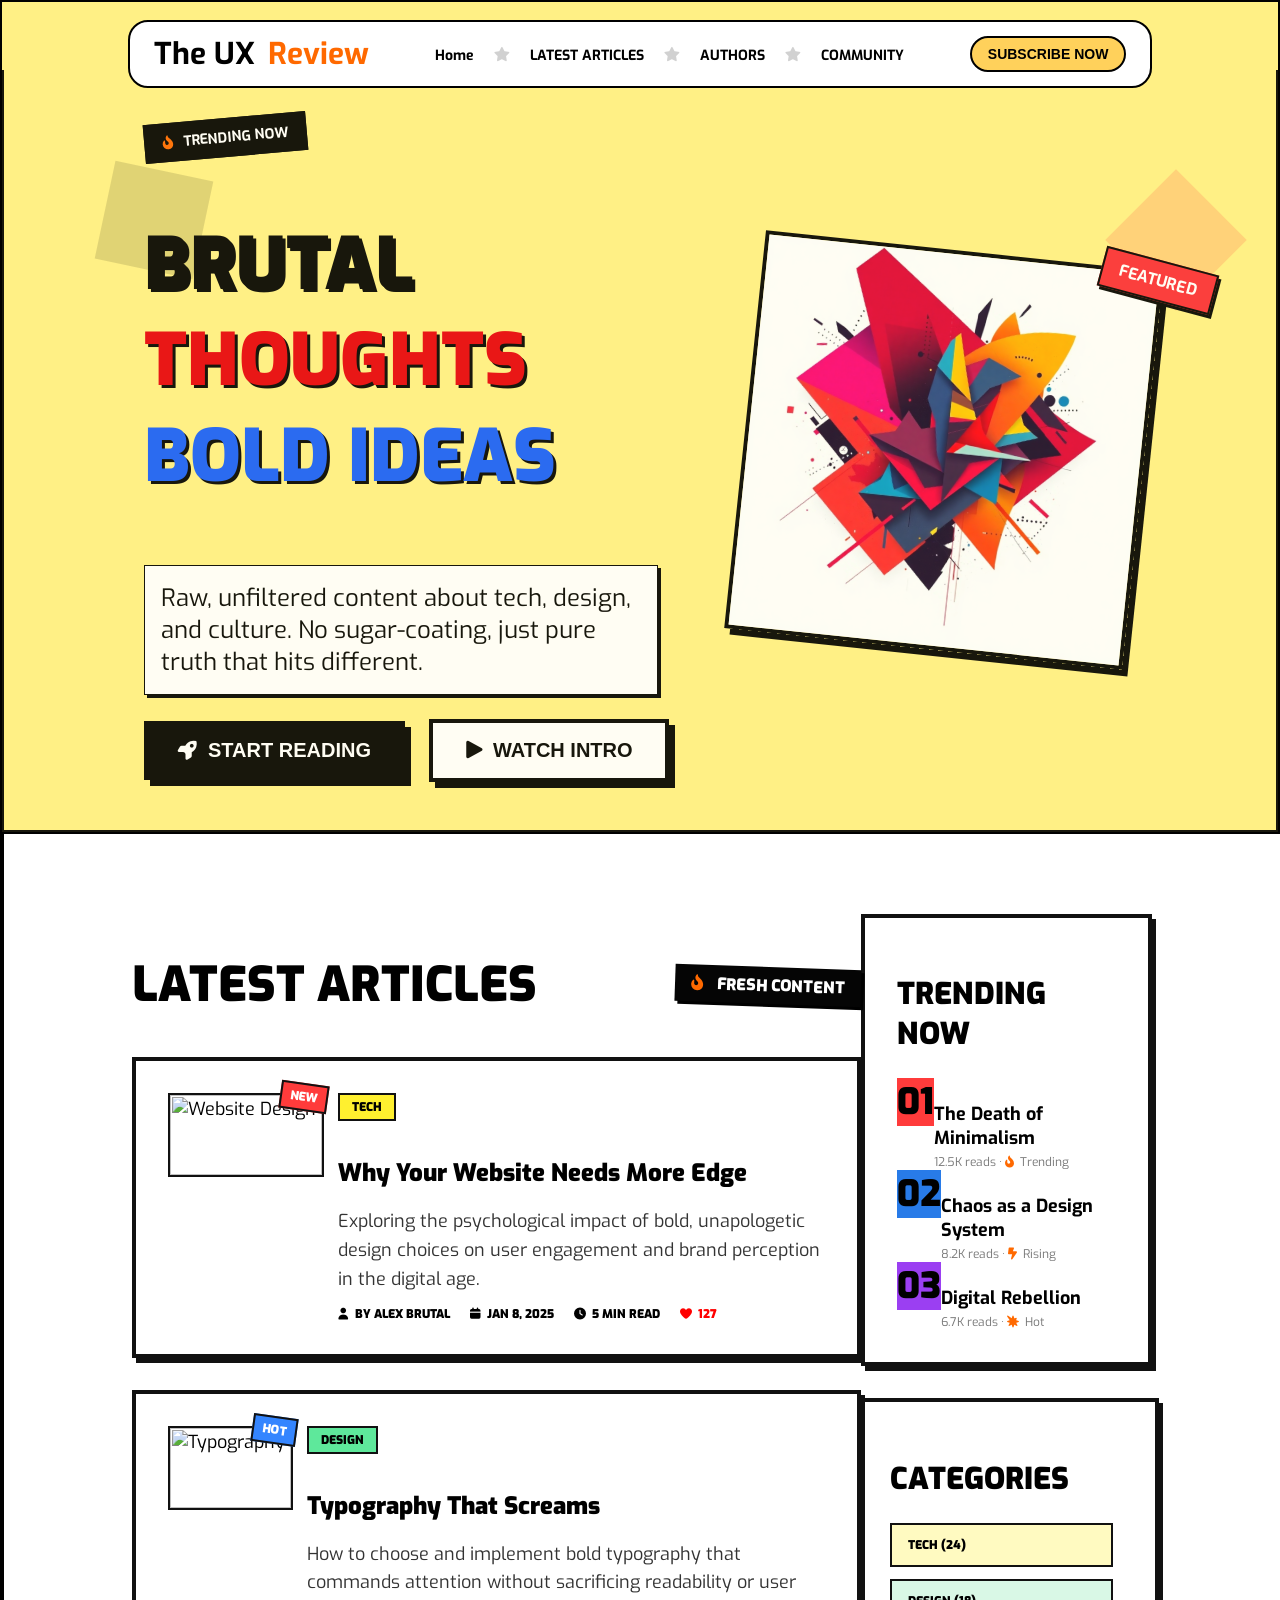
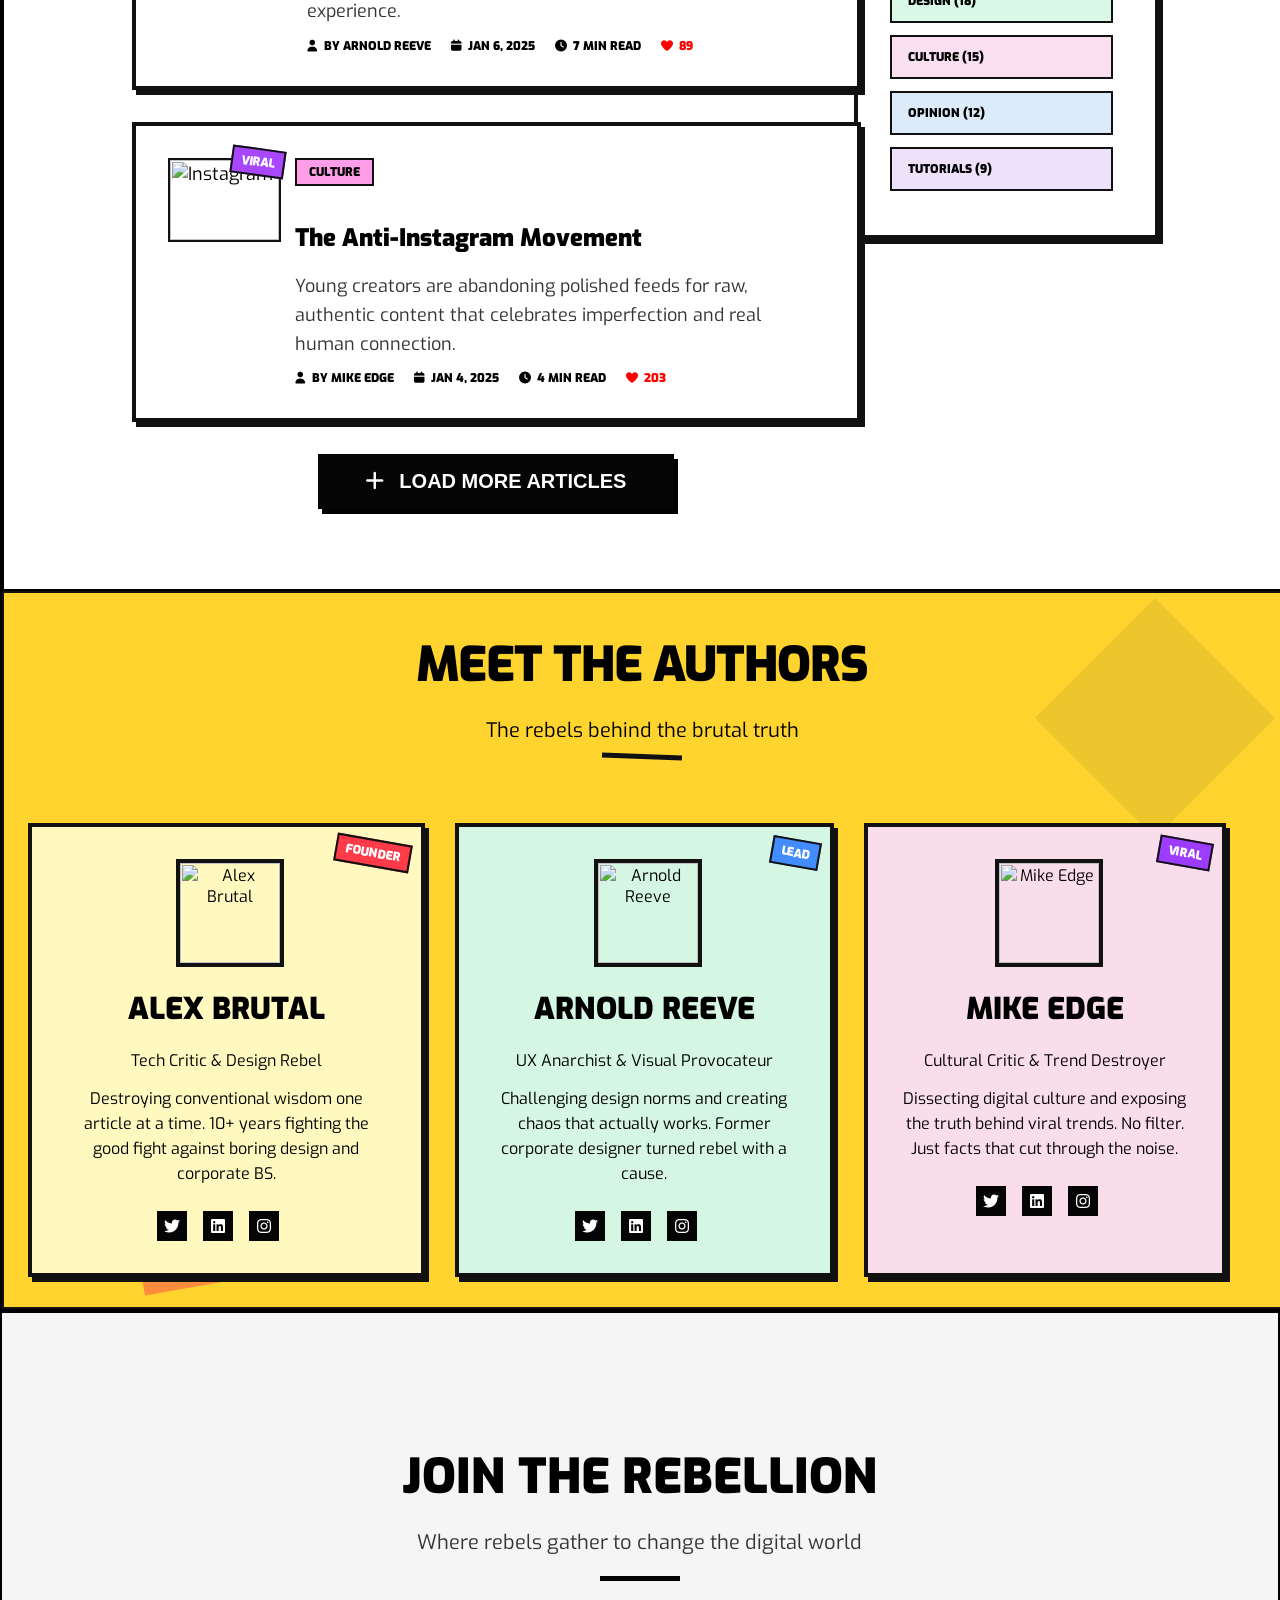
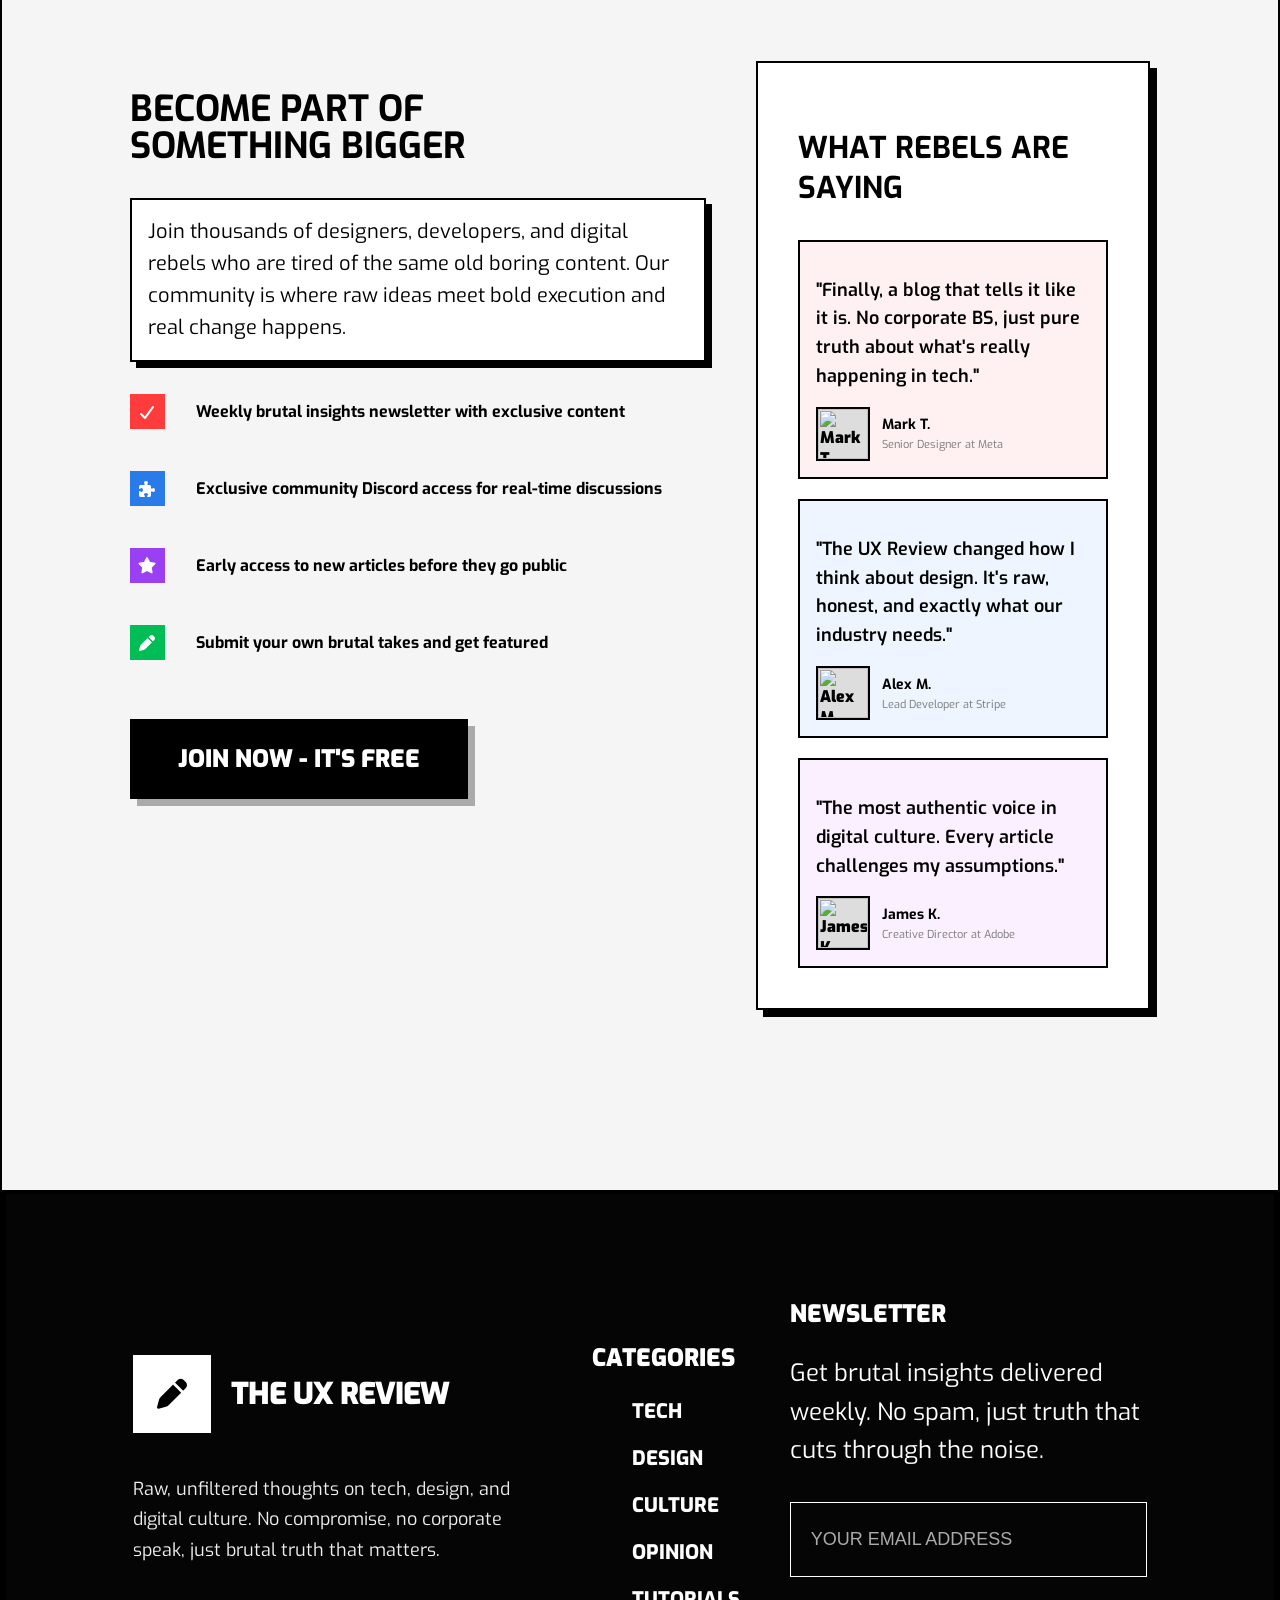
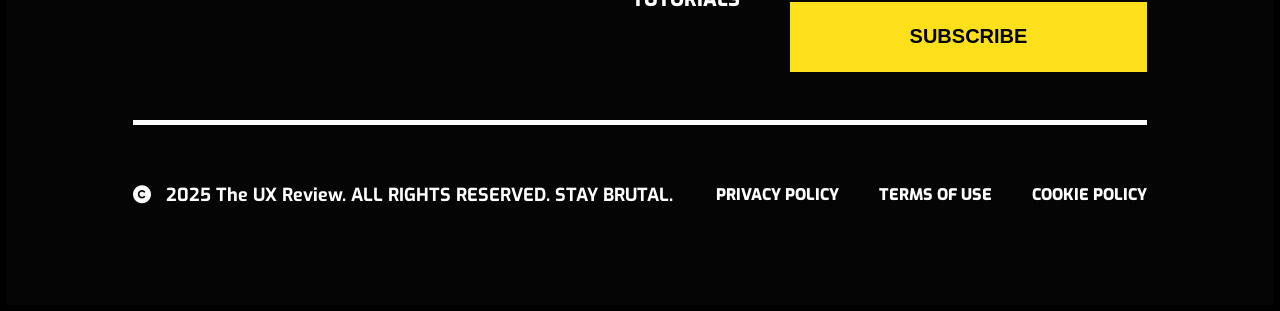
==== index.html @ 5f1dafa4 "The final Update  File" ====
<html>
    <head>
        <title>The UX Review</title>
        <link rel="stylesheet" href="./CSS/all.min.css" />
        <link rel="stylesheet" href="./CSS/Main.CSS" />
        <link rel="preconnect" href="https://fonts.googleapis.com">
        <link rel="preconnect" href="https://fonts.gstatic.com" crossorigin>
        <link 
        href="https://fonts.googleapis.com/css2?family=Exo:ital,wght@0,100..900;1,100..900&family=Open+Sans:ital,wght@0,300..800;1,300..800&display=swap"
            rel="stylesheet">
    </head>
    <body>
        <div class="Navbar">
            <div class="Nav-Content">
                <h1 >The UX <span>Review</span></h1>
                <div class="Headers">
                    <ul>
                    <li><a href="#">Home</a></li>
                    <li>
                        <a href="#LATEST-ARTICLES">LATEST ARTICLES</a>
                    </li>
                    <li><a href="#AUTHORS">AUTHORS</a>
                    </li>
                    <li>
                        <a href="#COMMUNITY">COMMUNITY</a>
                    </li>
                </ul>
            </div>
            <button type="button">SUBSCRIBE NOW</button>
            </div>
            </div>
        <div class="Hero">
            
        <span class="background-box-1"></span>
        <span class="background-box-2"></span>

        <div class="Hero-Content">
            <div class="Hero-Text">
                <span class="Hero-Text-Span">TRENDING NOW</span>
                <h2>BRUTAL 
                    <span class="Hero-Span">THOUGHTS</span> 
                    <span class="Hero-Span">BOLD IDEAS</span></h2>
                <p>
                Raw, unfiltered content about tech, design, and culture.
                No sugar-coating, just pure truth that 
                hits different.</p>
                <button class="Hero-Button Reading" type="button">START READING</button>
                <button class="Hero-Button Watch" type="button">WATCH INTRO</button>
            </div>
            <div class="Hero-img">
                <span class="Hero-img-Span">FEATURED</span>
                <img src="./Images/hero-img.png" alt="Main Image" />
            </div>
        </div>
    </div>
    <div id="LATEST-ARTICLES" class="articles-section">
        <div class="articles-container">
            <div class="articles-main">
                <div class="section-heading">
                    <h2>LATEST ARTICLES</h2>
                    <span class="fresh-badge">
                    FRESH CONTENT
                    </span>
                </div>
                    <article class="article-card">
                    <div class="article-image">
                        <img src="images/user-engagement-2.jpg" alt="Website Design">
                        <span class="article-label new">
                            NEW
                        </span>
                    </div>
                    <div class="article-content">
                        <div class="article-tags">
                            <span class="tag tech">TECH</span>
                        </div>
                        <h3>Why Your Website Needs More Edge</h3>
                        <p>
                            Exploring the psychological impact of bold,
                            unapologetic design choices on user engagement
                            and brand perception in the digital age.
                        </p>
                        <div class="article-info">
                            <span>BY ALEX BRUTAL</span>
                            <span>JAN 8, 2025</span>
                            <span>5 MIN READ</span>
                            <span class="likes">127</span>
                        </div>
                    </div>
                </article>
                <article class="article-card">
                    <div class="article-image">
                        <img src="images/guide-to-typography.avif" alt="Typography">
                        <span class="article-label hot">
                            HOT
                        </span>
                    </div>
                    <div class="article-content">
                        <div class="article-tags">
                            <span class="tag design">DESIGN</span>
                        </div>
                        <h3>Typography That Screams</h3>
                        <p>
                            How to choose and implement bold typography
                            that commands attention without sacrificing
                            readability or user experience.
                        </p>
                        <div class="article-info">
                            <span>BY ARNOLD REEVE</span>
                            <span>JAN 6, 2025</span>
                            <span>7 MIN READ</span>
                            <span class="likes">89</span>
                        </div>
                    </div>
                </article>
                <article class="article-card">
                    <div class="article-image">
                        <img src="images/anti-instagram.jpg" alt="Instagram">
                        <span class="article-label viral">
                            VIRAL
                        </span>
                    </div>
                    <div class="article-content">
                        <div class="article-tags">
                            <span class="tag culture">CULTURE</span>
                        </div>
                        <h3>The Anti-Instagram Movement</h3>
                        <p>
                            Young creators are abandoning polished feeds
                            for raw, authentic content that celebrates
                            imperfection and real human connection.
                        </p>
                        <div class="article-info">
                            <span>BY MIKE EDGE</span>
                            <span>JAN 4, 2025</span>
                            <span>4 MIN READ</span>
                            <span class="likes">203</span>
                        </div>
                    </div>
                </article>
                <button class="load-more">
                    LOAD MORE ARTICLES
                </button>
            </div>
            <aside class="articles-sidebar">
                    <div class="sidebar-box">
                    <h2>TRENDING NOW</h2>
                    <div class="trending-item">
                        <strong class="number red">01</strong>
                        <div>
                            <h4>The Death of Minimalism</h4>
                            <span>12.5K reads · <span class="trending">Trending</span></span>
                        </div>
                    </div>
                    <div class="trending-item">
                        <strong class="number blue">02</strong>
                        <div>
                            <h4>Chaos as a Design System</h4>
                            <span>8.2K reads · <span>Rising</span></span>
                        </div>
                    </div>
                    <div class="trending-item">
                        <strong class="number purple">03</strong>
                        <div>
                            <h4>Digital Rebellion</h4>
                            <span>6.7K reads · <span>Hot</span></span>
                        </div>
                    </div>
                </div>
                <div class="sidebar-box categories-box">
                    <h2>CATEGORIES</h2>
                    <div class="category tech-category">
                        TECH <span>(24)</span>
                    </div>
                    <div class="category design-category">
                        DESIGN <span>(18)</span>
                    </div>
                    <div class="category culture-category">
                        CULTURE <span>(15)</span>
                    </div>
                    <div class="category opinion-category">
                        OPINION <span>(12)</span>
                    </div>
                    <div class="category tutorials-category">
                        TUTORIALS <span>(9)</span>
                    </div>
                </div>
            </aside>
        </div>
    </div>
<div id="AUTHORS" class="authors-section">
    <div class="yellow-shape shape-one"></div>
    <div class="yellow-shape shape-two"></div>
    <div class="authors-container">
        <div class="authors-heading">
            <h2>MEET THE AUTHORS</h2>
            <p>
                The rebels behind the brutal truth
            </p>
            <span class="heading-line"></span>
        </div>
        <div class="authors-grid">
            <div class="author-card author-yellow">
                <span class="author-role founder">
                    FOUNDER
                </span>
                <div class="author-image">
                    <img src="images/avatar-1.jpg" alt="Alex Brutal">
                </div>
                <h3>ALEX BRUTAL</h3>
                <h4>
                    Tech Critic & Design Rebel
                </h4>
                <p>
                    Destroying conventional wisdom one
                    article at a time. 10+ years fighting
                    the good fight against boring design
                    and corporate BS.
                </p>
                <div class="social-links">
                    <a href="#https://twitter.com"><i class="fa-brands fa-twitter"></i></a>
                    <a href="#https://linkedin.com"><i class="fa-brands fa-linkedin"></i></a>
                    <a href="#https://instagram.com"><i class="fa-brands fa-instagram"></i></a>
                </div>
            </div>
            <div class="author-card author-green">
                <span class="author-role lead">
                    LEAD
                </span>
                <div class="author-image">
                    <img src="images/avatar-2.jpg" alt="Arnold Reeve">
                </div>
                <h3>ARNOLD REEVE</h3>
                <h4>
                    UX Anarchist & Visual Provocateur
                </h4>
                <p>
                    Challenging design norms and creating
                    chaos that actually works. Former
                    corporate designer turned rebel with a
                    cause.
                </p>
                <div class="social-links">
                    <a href="#https://twitter.com"><i class="fa-brands fa-twitter"></i></a>
                    <a href="#https://linkedin.com"><i class="fa-brands fa-linkedin"></i></a>
                    <a href="#https://instagram.com"><i class="fa-brands fa-instagram"></i></a>
                </div>
            </div>
            <div class="author-card author-pink">
                <span class="author-role viral-role">
                    VIRAL
                </span>
                <div class="author-image">
                    <img src="images/avatar-3.jpg" alt="Mike Edge">
                </div>
                <h3>MIKE EDGE</h3>
                <h4>
                    Cultural Critic & Trend Destroyer
                </h4>
                <p>
                    Dissecting digital culture and exposing
                    the truth behind viral trends. No filter.
                    Just facts that cut through the noise.
                </p>
                <div class="social-links">
                    <a href="#https://twitter.com"><i class="fa-brands fa-twitter"></i></a>
                    <a href="#https://linkedin.com"><i class="fa-brands fa-linkedin"></i></a>
                    <a href="#https://instagram.com"><i class="fa-brands fa-instagram"></i></a>
                </div>
            </div>
        </div>
    </div>
</div>

<div id="COMMUNITY" class="community">
    <div class="community-container">
        <div class="community-header">
            <h1>Join The Rebellion</h1>
            <p>
                Where rebels gather to change the digital world
            </p>
            <div class="header-line"></div>
        </div>
        <div class="community-grid">
            <div class="join-content">
                <h2>
                    Become Part Of Something Bigger
                </h2>
                <div class="intro-box">
                    Join thousands of designers, developers, and digital
                    rebels who are tired of the same old boring content.
                    Our community is where raw ideas meet bold execution
                    and real change happens.
                </div>
                <div class="features">
                    <div class="feature">
                        <div class="feature-icon red"><i class="fa-solid fa-check"></i></div>
                        <span>
                            Weekly brutal insights newsletter with exclusive content
                        </span>
                    </div>
                    <div class="feature">
                        <div class="feature-icon blue"><i class="fa-solid fa-puzzle-piece"></i></div>
                        <span>
                            Exclusive community Discord access for real-time discussions
                        </span>
                    </div>
                    <div class="feature">
                        <div class="feature-icon purple"><i class="fa-solid fa-star"></i></div>
                        <span>
                            Early access to new articles before they go public
                        </span>
                    </div>
                    <div class="feature">
                        <div class="feature-icon green"><i class="fa-solid fa-pen"></i></div>
                        <span>
                            Submit your own brutal takes and get featured
                        </span>
                    </div>
                </div>
                <a href="#" class="join-button">
                    JOIN NOW - IT'S FREE
                </a>
            </div>
            <div class="testimonials">
                <h2>
                    What Rebels Are Saying
                </h2>
                <div class="testimonial">
                    <p class="quote">
                        "Finally, a blog that tells it like it is.
                        No corporate BS, just pure truth about what's
                        really happening in tech."
                    </p>
                    <div class="person">
                        <div class="avatar"><img src="images/avatar-4.avif" alt="Mark T."></div>
                        <div>
                            <strong>Mark T.</strong>
                            <span>Senior Designer at Meta</span>
                        </div>
                    </div>
                </div>
                <div class="testimonial">
                    <p class="quote">
                        "The UX Review changed how I think about design.
                        It's raw, honest, and exactly what our industry needs."
                    </p>
                    <div class="person">
                        <div class="avatar"><img src="images/avatar-5.jpg" alt="Alex M."></div>
                        <div>
                            <strong>Alex M.</strong>
                            <span>Lead Developer at Stripe</span>
                        </div>
                    </div>
                </div>
                <div class="testimonial">
                    <p class="quote">
                        "The most authentic voice in digital culture.
                        Every article challenges my assumptions."
                    </p>
                    <div class="person">
                        <div class="avatar"><img src="images/avatar-6.avif" alt="James K."></div>
                        <div>
                            <strong>James K.</strong>
                            <span>Creative Director at Adobe</span>
                        </div>
                    </div>
                </div>
            </div>
        </div>
    </div>
</div>

<footer class="footer">
    <div class="footer-container">
        <div class="footer-top">
            <div>
                <div class="brand">
                    <div class="logo">
                    <i class="fa-solid fa-pen"></i>
                    </div>
                    <h2>
                        THE UX REVIEW
                    </h2>
                </div>
                <p class="footer-description">
                    Raw, unfiltered thoughts on tech, design,
                    and digital culture. No compromise, no corporate speak,
                    just brutal truth that matters.
                </p>
            </div>
            <div>
                <h3 class="footer-title">
                    CATEGORIES
                </h3>

                <ul class="categories">
                    <li>
                        <a href="#">TECH</a>
                    </li>
                    <li>
                        <a href="#">DESIGN</a>
                    </li>
                    <li>
                        <a href="#">CULTURE</a>
                    </li>
                    <li>
                        <a href="#">OPINION</a>
                    </li>
                    <li>
                        <a href="#">TUTORIALS</a>
                    </li>
                </ul>
            </div>
            <div class="newsletter">
                <h3 class="footer-title">
                    NEWSLETTER
                </h3>
                <p class="newsletter-text">
                    Get brutal insights delivered weekly.
                    No spam, just truth that cuts through the noise.
                </p>
                <input type="email" placeholder="YOUR EMAIL ADDRESS">
                <button class="subscribe">
                    SUBSCRIBE
                </button>
            </div>
        </div>
        <div class="footer-bottom">
            <p class="copyright">
                2025 The UX Review.
                ALL RIGHTS RESERVED. STAY BRUTAL.
            </p>

            <div class="footer-links">
                <a href="#">PRIVACY POLICY</a>
                <a href="#">TERMS OF USE</a>
                <a href="#">COOKIE POLICY</a>
            </div>
        </div>
    </div>
</footer>

</body>
</html>
---- CSS/Main.CSS ----
body {
    border: 2px solid black;
    padding: 0;
    margin: 0;
    box-sizing: border-box;
    font-family: 'Exo', sans-serif;
    overflow-x: hidden;  
    background-color: #FFF085;   
}

::selection {
    background-color: yellow;
    color: black;
}

Img {
    width: 100%;
    display: block;
}

/* Hero Section && Navbar */
.Hero {
    position:relative;
    /* top: 70px; */
    padding: 16px;
    background-color: #FFF085;
    border: 2px solid black;
    border-top: 0px !important;
    opacity: 0.9;
}

.Navbar {
    border: 2px solid black;
    border-radius: 20px;
    width: 80%;
    margin: auto;
    background-color: white;
    position: sticky;
    top: 20px;
    z-index: 99999;
    opacity: 1;
}

.Nav-Content {
    display: flex;
    justify-content: space-between;
    align-items: center;
    padding: 12px 24px;
}

.Nav-Content h1 {
    font-size: 30px;
    font-weight: 700;
    Cursor: pointer;
    margin: 0;
}

.Nav-Content h1 span {
    padding-left: 5px;
    color: oklch(70.5% .213 47.604);

}

.Headers ul {
    display: flex;
    list-style-type: none;
    margin: 0;
    padding: 0;
}



.Headers a {
    text-decoration: none;
    color: black;
    font-size: 14px;
    font-weight: bold;
}

.Nav-Content button {
    background-color: #ffd15b;
    color: black;
    border: 2px solid black;
    padding: 8px 16px;
    border-radius: 30px;
    font-size: 14px;
    font-weight: 700;
    cursor: pointer;
    transition: 0.7s ease-in-out;
}

.Nav-Content button:hover {
    transform: translate(5px, 10px);

}


.Headers li:nth-child(2) ::before,
.Headers li:nth-child(3) ::before,
.Headers li:nth-child(4) ::before {
    content: "\f005";
    font-family: "Font Awesome 7 Free";
    font-weight: 900;
    display: inline-block;
    color: rgba(0, 0, 0, 0.18);
    padding-left: 20px;
    padding-right: 20px;
}

.Headers a:hover {
    color: oklch(70.5% .213 47.604);
}

.Hero-Content {
    display: flex;
    width: 80%;
    margin: auto;
    padding: 32px;
    justify-content: flex-end;
    align-items: center;
}

.Hero-Text .Hero-Text-Span {
    color: white;
    background-color: black;
    padding: 8px 16px;
    border: 2px solid black;
    font-size: 14px;
    font-weight: 700;
    display: inline-block;
    transform: rotate(-5deg);
}


.Hero-Text .Hero-Text-Span::before {
    content: "\f7e4";
    font-family: "Font Awesome 7 Free";
    font-weight: 900;
    display: inline-block;
    padding-right: 10px;
    color: oklch(70.5% .213 47.604);

}

.Hero-Text h2 {
    font-size: 72px;
    font-weight: 900;
    text-shadow: 3px 3px black;
    width: 80%;
}

.Hero-Text .Hero-Span:nth-child(1) {
    color: oklch(57.7% .245 27.325);
}

.Hero-Text .Hero-Span:nth-child(2) {
    color: oklch(54.6% .245 262.881);
}

.Hero-Text p {
    font-size: 24px;
    background-color: white;
    font-weight: 400;
    padding: 16px;
    border: 1.6px solid black;
    box-shadow: 3px 3px black;
    width: 80%;
}

.Hero-Text button {
    background-color: white;
    color: black;
    border: 4px solid black;
    padding: 16px 32px;
    font-size: 20px;
    font-weight: 700;
    cursor: pointer;
    box-shadow: 6px 6px black;
    transition: 0.3s ease-in-out;
    transform: translate(0px, 0px);
}

.Hero-Text button:hover {
    transform: translate(10px, 10px);
    box-shadow: 0px 0px black;
}

.Hero-Text .Reading::before {
    content: "\f135";
    font-family: "Font Awesome 7 Free";
    font-weight: 900;
    display: inline-block;
    padding-right: 10px;
    color: white;
}

.Hero-Text .Reading {
    background-color: black;
    color: white;
    border: 2px solid black;
    margin-right: 20px;
}

.Hero-Text .Watch::before {
    content: "\f04b";
    font-family: "Font Awesome 7 Free";
    font-weight: 900;
    display: inline-block;
    padding-right: 10px;
    color: black;
}

.Hero-Img {
    width: 80%;
    position: relative;
}

.Hero-Content .Hero-Img-Span {
    position: absolute;
    top: 10px;
    right: -80px;
    padding: 8px 16px;
    border: 2px solid black;
    font-size: 16px;
    font-weight: 700;
    color: white;
    background-color: #fb2c36;
    transform: rotate(15deg);
    z-index: 1;
    box-shadow: 3px 3px black;
}

.Hero-Img img {
    border: 4px solid black;
    transform: rotate(6deg);
    box-shadow: 6px 6px black;
    transition: 0.3s ease-in-out;
    display: block;
}

.Hero-Img img:hover {
    transform: translate(-25px, -25px) rotate(6deg);
}

.background-box-1 {
    position: absolute;
    top: 100px;
    left: 100px;
    width: 100px;
    height: 100px;
    background-color: rgba(0, 0, 0, 0.132);
    transform: rotate(12deg);
    z-index: -1;
}

.background-box-2 {
    position: absolute;
    top: 120px;
    right: 50px;
    width: 100px;
    height: 100px;
    background-color: #fb2c362b;
    transform: rotate(45deg);
    z-index: 1;
}

/* Articles */

.articles-section {
    width: 100%;
    padding: 80px 0px;
    background-color: white;
    border: 2px solid black;
}

.articles-container {
    position: relative;
    width: 80%;
    margin: auto;
    display: flex;
    justify-content: space-between;
}

.section-heading {
    display: flex;
    justify-content: space-between;
    align-items: center;
}

.section-heading h2 {
    font-size: 48px;
    font-weight: 900;
}

.fresh-badge {
    background: #050505;
    color: white;
    padding: 8px 16px;
    font-size: 16px;
    font-weight: 900;
    transform: rotate(2deg);
    box-shadow: 3px 3px 0 #000;
}

.fresh-badge::before {
    content: "\f7e4";
    font-family: "Font Awesome 7 Free";
    font-weight: 900;
    display: inline-block;
    padding-right: 10px;
    color: oklch(70.5% .213 47.604);
}

.article-card {
    position: relative;
    background: white;
    border: 4px solid #111;
    box-shadow: 4px 5px 0 #111;
    padding: 32px;
    margin-bottom: 32px;
    font-size: 18px;
    display: flex;
    gap: 18px;
    transition:
        transform 0.25s ease,
        box-shadow 0.25s ease;
}

.article-card:hover {
    transform: translate(-3px, -3px);
    box-shadow: 7px 8px 0 #111;
}

.article-card:nth-child(2):hover h3 {
    color: #ff3b3b;
}

.article-card:nth-child(3):hover h3 {
    color: #3485ff;
}

.article-card:nth-child(4):hover h3 {
    color: #a847ff;
}

.article-image {
    position: relative;
    height: 80px;
}

.article-image img {
    width: 100%;
    height: 100%;
    object-fit: cover;
    border: 2px solid #111;
}

.article-label {
    position: absolute;
    top: -10px;
    right: -8px;
    padding: 4px 8px;
    color: #111;
    border: 2px solid #111;
    font-size: 12px;
    font-weight: 900;
    transform: rotate(8deg);
}

.article-label.new {
    background: #ff3b3b;
    color: white;
}

.article-label.hot {
    background: #3485ff;
    color: white;
}

.article-label.viral {
    background: #a847ff;
    color: white;
}

.article-content {
    flex: 1;
}

.article-tags {
    margin-bottom: 6px;
}

.tag {
    display: inline-block;
    padding: 4px 12px;
    margin-bottom: 12px;
    border: 2px solid #111;
    font-size: 12px;
    font-weight: 900;
}

.tag.tech {
    background: #fff02f;
}

.tag.design {
    background: #5ee89b;
}

.tag.culture {
    background: #ff9ee8;
}

.article-content h3 {
    font-size: 24px;
    font-weight: 900;
    margin-bottom: 7px;
}

.article-content p {
    max-width: 600px;
    color: #333;
    font-size: 18px;
    line-height: 1.6;
    margin-bottom: 12px;
}


.article-info {
    display: flex;
    align-items: center;
    gap: 20px;
    flex-wrap: wrap;
    font-size: 12px;
    margin-right: 24px;
    font-weight: 900;
}

.article-info span:nth-child(1)::before {
    content: "\f007";
    font-family: "Font Awesome 7 Free";
    font-weight: 900;
    display: inline-block;
    padding-right: 6px;
}

.article-info span:nth-child(2)::before {
    content: "\f133";
    font-family: "Font Awesome 7 Free";
    font-weight: 900;
    display: inline-block;
    padding-right: 6px;
}

.article-info span:nth-child(3)::before {
    content: "\f017";
    font-family: "Font Awesome 7 Free";
    font-weight: 900;
    display: inline-block;
    padding-right: 6px;
}

.article-info span:nth-child(4)::before {
    content: "\f004";
    font-family: "Font Awesome 7 Free";
    font-weight: 900;
    display: inline-block;
    padding-right: 6px;
}

.likes {
    color: red;
}

.load-more {
    display: block;
    margin: 28px auto 0;
    padding: 16px 48px;
    background: #050505;
    color: white;
    border: none;
    font-size: 20px;
    font-weight: 900;
    cursor: pointer;
    box-shadow: 4px 5px 0 black;
    transition: 0.2s;
}

.load-more::before {
    content: "\2b";
    font-family: "Font Awesome 7 Free";
    font-weight: 900;
    display: inline-block;
    padding-right: 10px;
    color: white;
}

.load-more:hover {
    transform: translate(-2px, -2px);
    box-shadow: 6px 7px 0 black;
}

.articles-sidebar {
    display: flex;
    flex-direction: column;
    align-items: center;
}

.sidebar-box {
    background: white;
    border: 4px solid #111;
    box-shadow: 4px 5px 0 #111;
    padding: 32px;
    margin-bottom: 32px;
}

.sidebar-box h2 {
    font-size: 30px;
    font-weight: 900;
    margin-bottom: 24px;
}

.trending-item {
    display: flex;
    align-items: flex-start;
}


.number {
    font-size: 36px;
    font-weight: 900;
}

.trending-item strong .red {
    background-color: #ff3434;
}

.number .blue {
    color: #347cff;
}

.number .purple {
    color: #a63cff;
}

.trending-item h4 {
    font-size: 18px;
    margin-bottom: 4px;
}

.trending-item span {
    color: #777;
    font-size: 12px;
    margin-top: 4px;
}

.trending-item:nth-child(2) div span span::before {
    content: "\f7e4";
    font-family: "Font Awesome 7 Free";
    font-weight: 900;
    display: inline-block;
    padding-right: 6px;
    color: oklch(70.5% .213 47.604);
}

.trending-item:nth-child(3) div span span::before {
    content: "\e0b7";
    font-family: "Font Awesome 7 Free";
    font-weight: 900;
    display: inline-block;
    padding-right: 6px;
    color: oklch(70.5% .213 47.604);
}

.trending-item:nth-child(4) div span span::before {
    content: "\e4dc";
    font-family: "Font Awesome 7 Free";
    font-weight: 900;
    display: inline-block;
    padding-right: 6px;
    color: oklch(70.5% .213 47.604);
}

.categories-box {
    display: flex;
    flex-direction: column;
    align-items: flex-start;
    justify-content: space-between;
    width: 80%;
    padding: 32px;
    border: 4px solid #111;
    box-shadow: 4px 5px 0 #111;
}

.category {
    width: 80%;
    background: #fff;
    padding: 12px 16px;
    border: 2px solid #111;
    margin-bottom: 12px;
    font-size: 12px;
    font-weight: 900;
    cursor: pointer;
    transition: 0.2s;
}


.tech-category {
    background: #fffac1;
}

.tech-category:hover {
    background: #f3edaa;
    transform: translate(-2px, -2px);
    box-shadow: 2px 2px 0 #111;
}

.design-category {
    background: #d9f8e6;
}

.design-category:hover {
    background: #c4f0d9;
    transform: translate(-2px, -2px);
    box-shadow: 2px 2px 0 #111;
}

.culture-category {
    background: #f9dff0;
}

.culture-category:hover {
    background: #f4c9e6;
    transform: translate(-2px, -2px);
    box-shadow: 2px 2px 0 #111;
}

.opinion-category {
    background: #dceafa;
}

.opinion-category:hover {
    background: #c4e4f0;
    transform: translate(-2px, -2px);
    box-shadow: 2px 2px 0 #111;
}

.tutorials-category {
    background: #eee2fa;
}

.tutorials-category:hover {
    background: #e4c9f0;
    transform: translate(-2px, -2px);
    box-shadow: 2px 2px 0 #111;
}


/* AUTHORS SECTION  */

.authors-section {
    width: 100%;
    position: relative;
    background: #ffd42f;
    border: 2px solid #111;
}

.authors-container {
    padding: 0 24px;
    position: relative;
    z-index: 2;

}

.authors-heading {

    text-align: center;
    margin-bottom: 64px;
    
}

.authors-heading h2 {
    letter-spacing: -1px;
    margin-bottom: 16px;
    font-weight: 900;
    font-size: 48px;
}

.authors-heading p {
    font-size: 20px;
    margin-bottom: 10px;
}

.heading-line {
    display: block;
    width: 80px;
    height: 5px;
    background: #111;
    margin: auto;
    transform: rotate(2deg);
}

.authors-grid {
    display: flex;
    justify-content: space-evenly;
    align-items: space-between;
}

.author-card {
    position: relative;
    padding: 32px;
    text-align: center;
    border: 4px solid #111;
    box-shadow: 4px 5px #111;
    transition: 0.2s;
    margin-right: 30px;
    margin-bottom: 30px;
}

.author-card:hover {
    transform: translate(-4px, -5px);
    box-shadow: 8px 10px #111;
}

.author-yellow {
    background: #fff8bf;
}

.author-green {
    background: #d5f6e2;
}

.author-pink {
    background: #f9ddeb;
}


.author-image {
    width: 100px;
    height: 100px;
    margin: auto;
}

.author-image img {
    border: 4px solid #111;
}


.author-role {
    position: absolute;
    top: 12px;
    right: 10px;
    padding: 4px 8px;
    border: 2px solid #111;
    color: #111;
    font-size: 12px;
    font-weight: 900;
    transform: rotate(10deg);
}

.founder {
    background: #ff3b4a;
    color: white;
}

.lead {
    background: #428cff;
    color: white;
}

.viral-role {
    background: #9d3cff;
    color: white;
}

.author-card h3 {
    font-size: 30px;
    font-weight: 900;
    margin-bottom: 8px;
}

.author-card h4 {
    font-size: 16px;
    font-weight: 400;
    margin-bottom: 16px;
}

.author-card p {
    line-height: 1.55;
    margin-bottom: 24px;
}

.social-links {
    display: flex;
    justify-content: center;
    
}

.social-links a {
    display: flex;
    justify-content: center;
    align-items: center;
    margin-right: 16px;
    width: 30px;
    height: 30px;
    background: #050505;
    color: white;
    text-decoration: none;
    font-size: 16px;
    font-weight: 900;
    transition: 0.2s;
}

.social-links a:hover {
    background-color: white;
    color: #111;
    border: 2px solid #111;
    transform: translate(-6px, -6px);
    box-shadow: 6px 6px 0 #111;
}

.social-links a:nth-child(1):hover {
    background-color: #1DA1F2;
}

.social-links a:nth-child(2):hover {
    background-color: #155DFC;
}

.social-links a:nth-child(3):hover {
    background-color: #E60076;
}

.yellow-shape {
    position: absolute;
    background: rgba(0, 0, 0, 0.07);
    z-index: 1;
}

.shape-one {
    width: 170px;
    height: 170px;
    right: 40px;
    top: 40px;
    transform: rotate(45deg);
}

.shape-two {
    width: 170px;
    height: 170px;
    left: 125px;
    bottom: 25px;
    background-color: #ff3b4b79;
    transform: rotate(-10deg);
}

.community {
    background: #f5f5f5;
    padding: 100px 0;
    border-top: 4px solid #000;
}

.community-container {
    width: 80%;
    max-width: 1200px;
    margin: auto;
}

.community-header {
    text-align: center;
}

.community-header h1 {
    font-size: 48px;
    font-weight: 1000;
    text-transform: uppercase;
    margin-bottom: 16px;
}

.community-header p {
    font-size: 20px;
    color: #333;
}

.header-line {
    width: 80px;
    height: 5px;
    background: #000;
    margin: 18px auto 0;
}

.community-grid {
    display: flex;
    justify-content: space-between;
    gap: 50px;
    padding: 80px 0;
}

.join-content h2 {
    font-size: 36px;
    line-height: 1.05;
    text-transform: uppercase;
    margin-bottom: 32px;
    max-width: 500px;
}

.intro-box {
    border: 2px solid #000;
    padding: 16px;
    background: white;
    box-shadow: 6px 6px 0 #000;
    font-size: 20px;
    line-height: 1.6;
    margin-bottom: 32px;
}

.features {
    display: flex;
    flex-direction: column;
    gap: 18px;
    margin-bottom: 35px;
}

.feature {
    display: flex;
    align-items: center;
    gap: 15px;
    font-weight: 700;
    font-size: 16px;
    margin-bottom: 24px;
}

.feature-icon {
    width: 35px;
    height: 35px;
    flex-shrink: 0;
    display: flex;
    align-items: center;
    justify-content: center;
    color: white;
    font-weight: 900;
    margin-right: 16px;
}

.red {
    background: #ff3b3b;
}

.blue {
    background: #287be8;
}

.purple {
    background: #9b3ff2;
}

.green {
    background: #00bd55;
}

.join-button {
    display: inline-block;
    background: #000;
    color: white;
    text-decoration: none;
    padding: 24px 48px;
    font-size: 24px;
    font-weight: 900;
    box-shadow: 7px 7px #aaa;
    transition: .2s;
}

.join-button:hover {
    transform: translate(4px, 4px);
    box-shadow: 3px 3px 0 #aaa;
}


.testimonials {
    border: 2px solid #000;
    background: white;
    padding: 40px;
    box-shadow: 7px 7px 0 #000;
}

.testimonials h2 {
    font-size: 30px;
    margin-bottom: 32px;
    text-transform: uppercase;
}

.testimonial {
    padding: 16;
    border: 2px solid #000;
    margin-bottom: 20px;
}

.testimonial:last-child {
    margin-bottom: 0;
}

.testimonial:nth-child(2) {
    background: #fff1f1;
}

.testimonial:nth-child(3) {
    background: #eef5ff;
}

.testimonial:nth-child(4) {
    background: #faf0ff;
}

.quote {
    font-size: 18px;
    line-height: 1.6;
    margin-bottom: 16px;
    font-weight: 600;
}

.person {
    display: flex;
    align-items: center;
    gap: 12px;
}

.avatar {
    width: 50px;
    height: 50px;
    background: #ddd;
    border: 2px solid #000;
    display: flex;
    align-items: center;
    justify-content: center;
    font-weight: 900;
}

.person strong {
    display: block;
    font-size: 14px;
}

.person span {
    display: block;
    font-size: 11px;
    color: #777;
    margin-top: 3px;
}


.footer {
    background: #050505;
    color: white;
    border: 4px solid #000;
    padding: 80px 0;
}

.footer-container {
    width: 80%;
    padding: 0 24px;
    margin: auto;
}

.footer-top {
    display: flex;
    justify-content: space-around;
    align-items: center;
    gap: 50px;
    margin-bottom: 48px;
}

.brand {
    display: flex;
    align-items: center;
    gap: 20px;
    margin-bottom: 35px;
}

.logo {
    width: 78px;
    height: 78px;
    background: white;
    color: black;
    display: flex;
    align-items: center;
    justify-content: center;
    font-size: 30px;
    font-weight: 900;
}

.brand h2 {
    font-size: 30px;
    font-weight: 900;
    letter-spacing: -1px;
}

.footer-description {
    font-size: 18px;
    line-height: 1.7;
    color: #eee;
    margin-bottom: 32px;
}

.footer-title {
    font-size: 24px;
    font-weight: 900;
}

.categories {
    list-style: none;
    display: flex;
    flex-direction: column;
    gap: 20px;
}

.categories a {
    color: white;
    text-decoration: none;
    font-size: 20px;
    font-weight: 800;
    transition: .2s;
}

.categories a:hover {
    color: #ffe01b;
}

.newsletter-text {
    font-size: 24px;
    line-height: 1.6;
    margin-bottom: 32px;
}

.newsletter input {
    width: 100%;
    height: 75px;
    background: transparent;
    border: 1px solid white;
    color: white;
    padding: 0 20px;
    font-size: 18px;
    outline: none;
}

.newsletter input::placeholder {
    color: #aaa;
}

.subscribe {
    width: 100%;
    height: 70px;
    border: none;
    background: #ffe01b;
    color: #000;
    font-size: 20px;
    font-weight: 900;
    cursor: pointer;
    margin-top: 25px;
    transition: .2s;
}

.subscribe:hover {
    background: yellow;
    color: #000;
    box-shadow: 3px 3px 0 #000;
    transform: translate(5px, 5px);
}

.footer-bottom {
    border-top: 5px solid white;
    padding-top: 40px;
    display: flex;
    justify-content: space-between;
    align-items: center;
    gap: 30px;
}

.copyright {
    font-size: 18px;
    font-weight: 700;
}

.copyright::before {
    content: "\f1f9";
    font-family: "Font Awesome 7 Free";
    font-weight: 900;
    padding-right: 10px;
}

.footer-links {
    display: flex;
    gap: 40px;
}

.footer-links a {
    color: white;
    text-decoration: none;
    font-weight: 800;
    font-size: 16px;
}

.footer-links a:hover {
    color: #ffe01b;
}
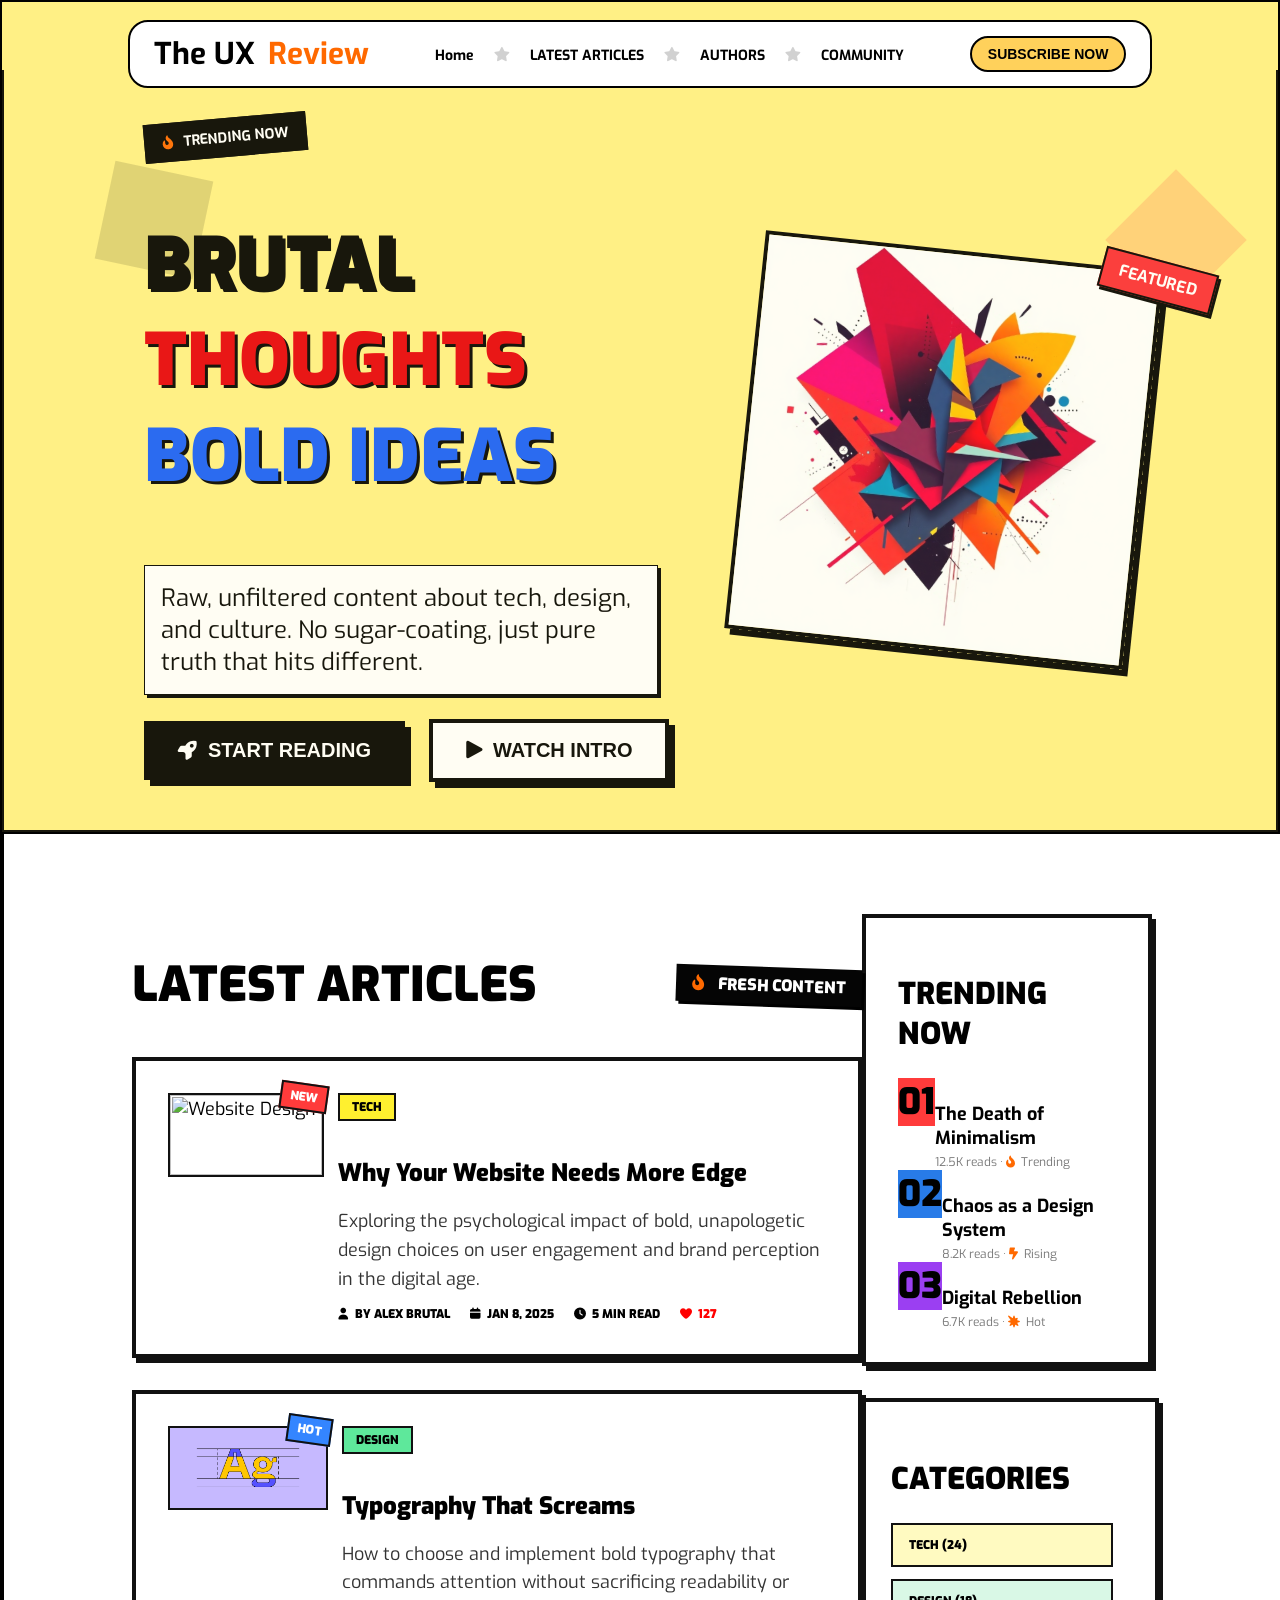
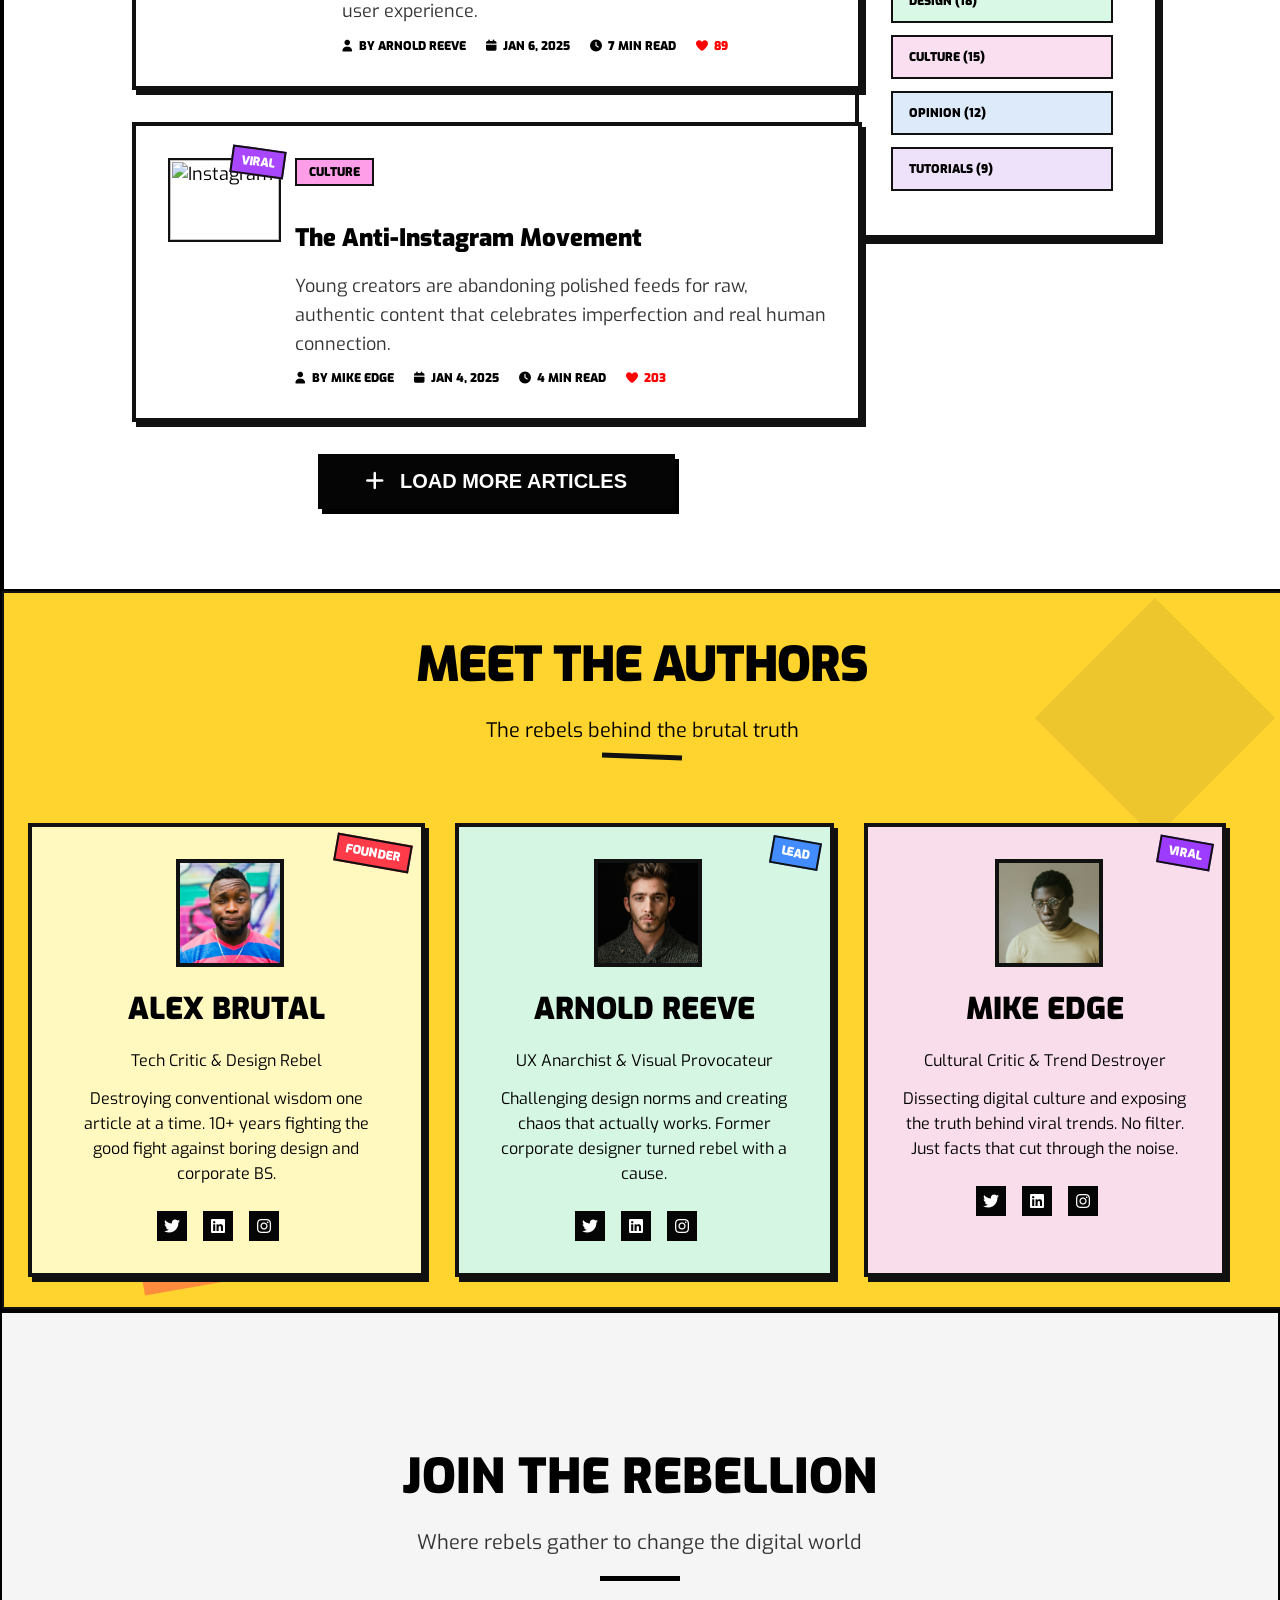
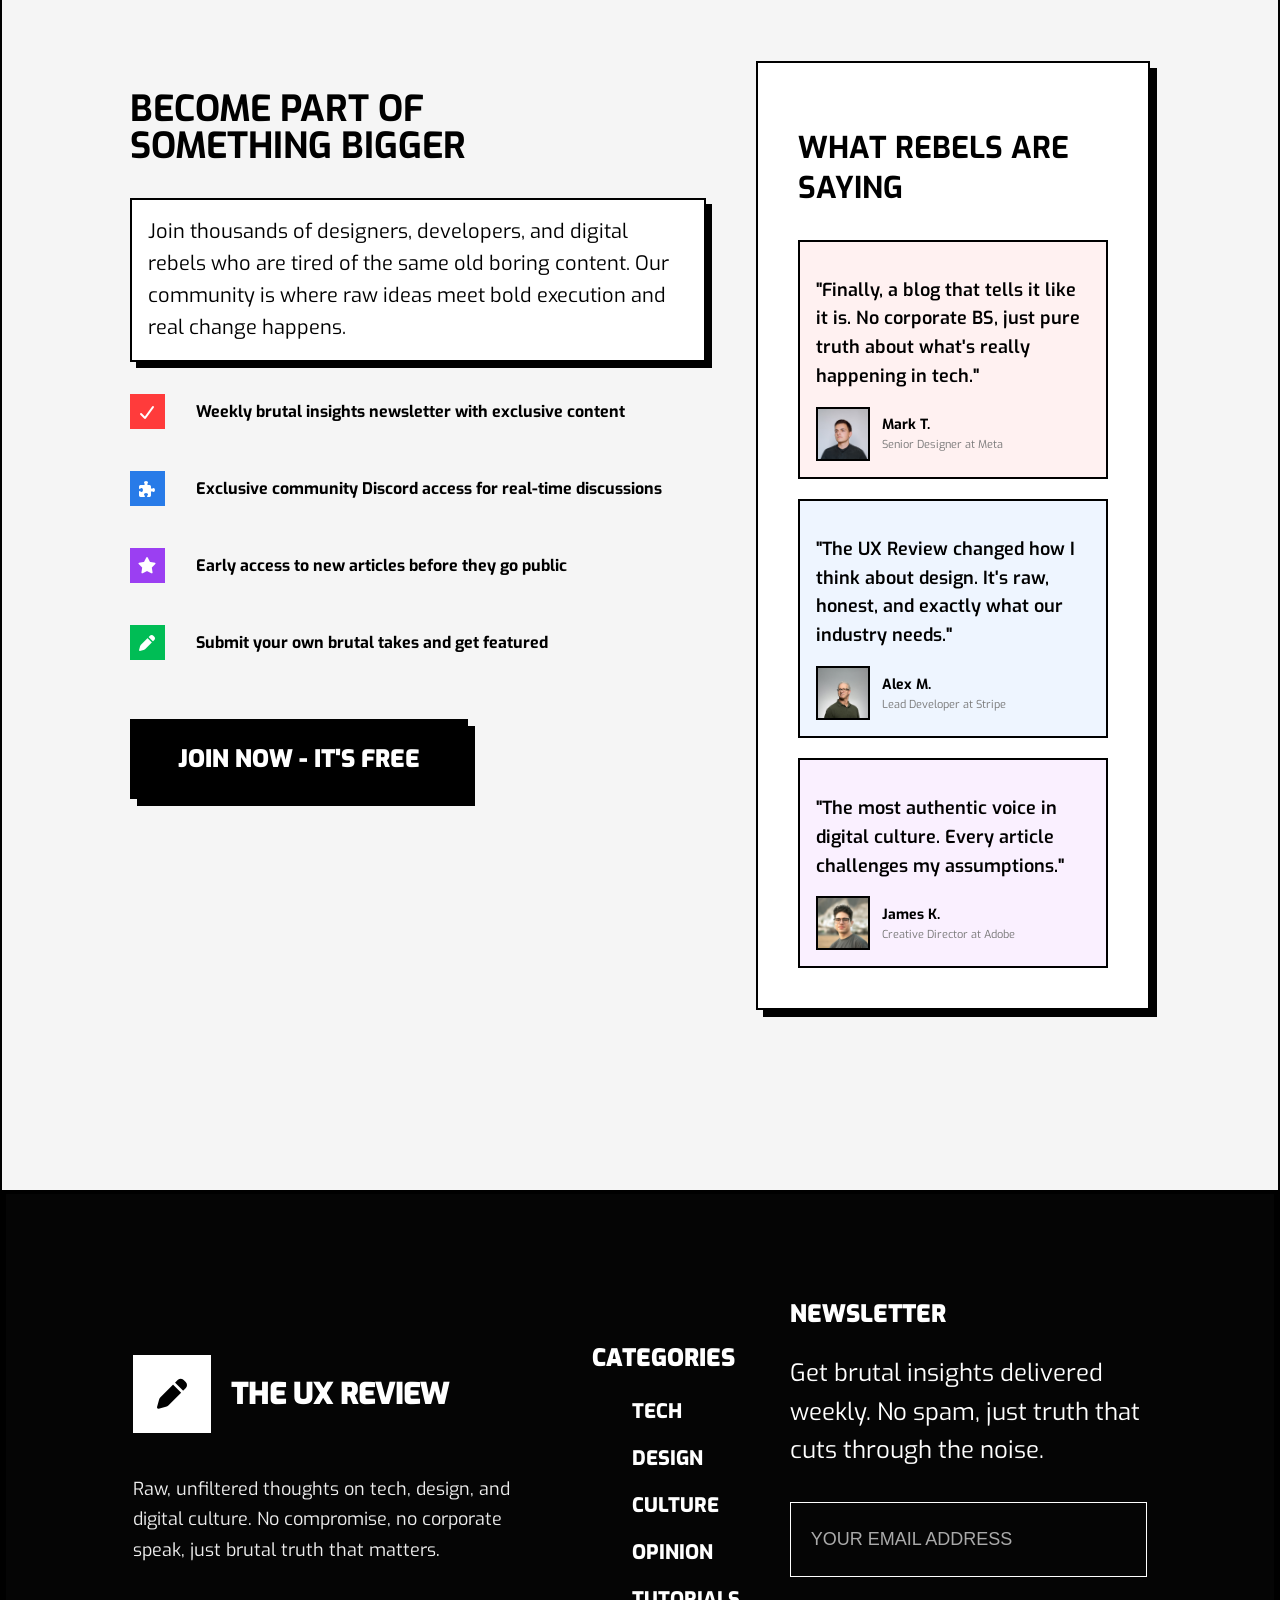
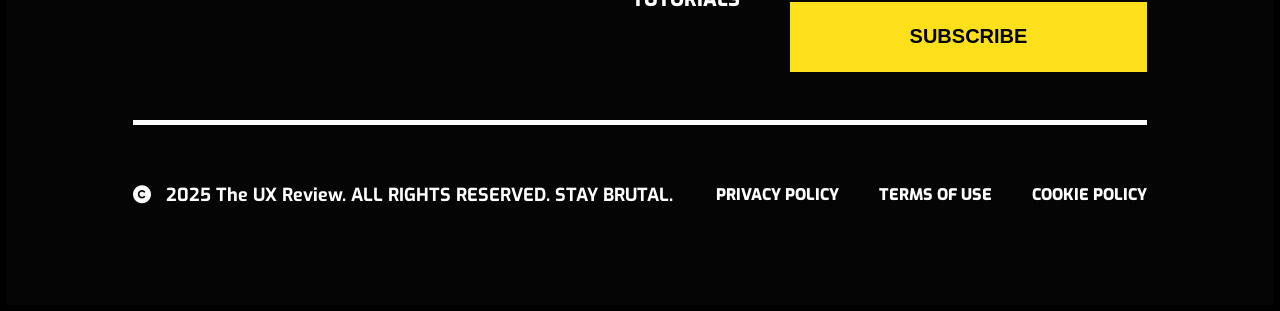
==== commit 4fb6d506: "Update img path" ====
--- a/index.html
+++ b/index.html
@@ -64,7 +64,7 @@
                 </div>
                     <article class="article-card">
                     <div class="article-image">
-                        <img src="images/user-engagement-2.jpg" alt="Website Design">
+                        <img src="./Images/" alt="Website Design">
                         <span class="article-label new">
                             NEW
                         </span>
@@ -89,7 +89,7 @@
                 </article>
                 <article class="article-card">
                     <div class="article-image">
-                        <img src="images/guide-to-typography.avif" alt="Typography">
+                        <img src="./Images/guide-to-typography.png" alt="Typography">
                         <span class="article-label hot">
                             HOT
                         </span>
@@ -114,7 +114,7 @@
                 </article>
                 <article class="article-card">
                     <div class="article-image">
-                        <img src="images/anti-instagram.jpg" alt="Instagram">
+                        <img src="./Images/anti-instagram.png" alt="Instagram">
                         <span class="article-label viral">
                             VIRAL
                         </span>
@@ -204,7 +204,7 @@
                     FOUNDER
                 </span>
                 <div class="author-image">
-                    <img src="images/avatar-1.jpg" alt="Alex Brutal">
+                    <img src="./Images/avatar-1.png" alt="Alex Brutal">
                 </div>
                 <h3>ALEX BRUTAL</h3>
                 <h4>
@@ -227,7 +227,7 @@
                     LEAD
                 </span>
                 <div class="author-image">
-                    <img src="images/avatar-2.jpg" alt="Arnold Reeve">
+                    <img src="./Images/avatar-2.png" alt="Arnold Reeve">
                 </div>
                 <h3>ARNOLD REEVE</h3>
                 <h4>
@@ -250,7 +250,7 @@
                     VIRAL
                 </span>
                 <div class="author-image">
-                    <img src="images/avatar-3.jpg" alt="Mike Edge">
+                    <img src="./Images/avatar-3.png" alt="Mike Edge">
                 </div>
                 <h3>MIKE EDGE</h3>
                 <h4>
@@ -332,7 +332,7 @@
                         really happening in tech."
                     </p>
                     <div class="person">
-                        <div class="avatar"><img src="images/avatar-4.avif" alt="Mark T."></div>
+                        <div class="avatar"><img src="./Images/avatar-4.png" alt="Mark T."></div>
                         <div>
                             <strong>Mark T.</strong>
                             <span>Senior Designer at Meta</span>
@@ -345,7 +345,7 @@
                         It's raw, honest, and exactly what our industry needs."
                     </p>
                     <div class="person">
-                        <div class="avatar"><img src="images/avatar-5.jpg" alt="Alex M."></div>
+                        <div class="avatar"><img src="./Images/avatar-5.png" alt="Alex M."></div>
                         <div>
                             <strong>Alex M.</strong>
                             <span>Lead Developer at Stripe</span>
@@ -358,7 +358,7 @@
                         Every article challenges my assumptions."
                     </p>
                     <div class="person">
-                        <div class="avatar"><img src="images/avatar-6.avif" alt="James K."></div>
+                        <div class="avatar"><img src="./Images/avatar-6.png" alt="James K."></div>
                         <div>
                             <strong>James K.</strong>
                             <span>Creative Director at Adobe</span>
--- a/CSS/Main.CSS
+++ b/CSS/Main.CSS
@@ -966,13 +966,13 @@
     padding: 24px 48px;
     font-size: 24px;
     font-weight: 900;
-    box-shadow: 7px 7px #aaa;
+    box-shadow: 7px 7px #000;
     transition: .2s;
 }
 
 .join-button:hover {
     transform: translate(4px, 4px);
-    box-shadow: 3px 3px 0 #aaa;
+    box-shadow: 3px 3px 0 #000;
 }
 
 
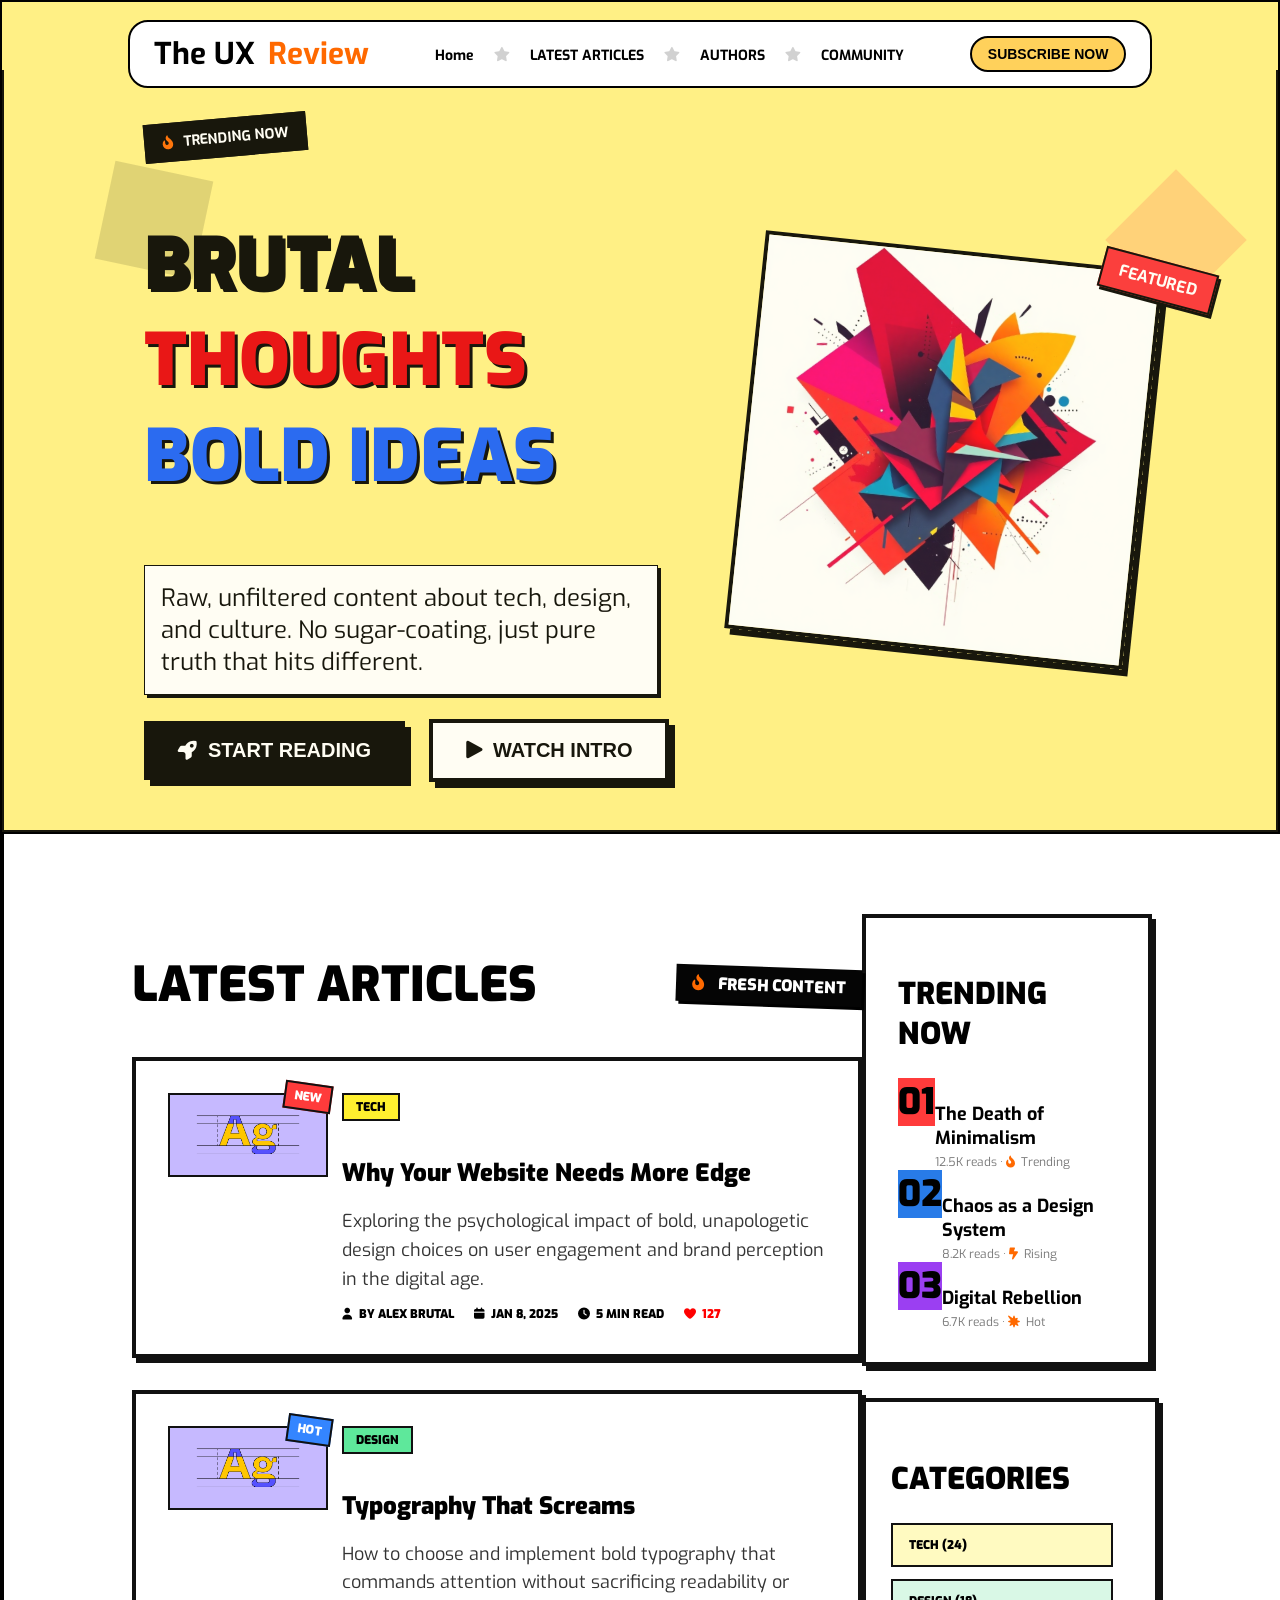
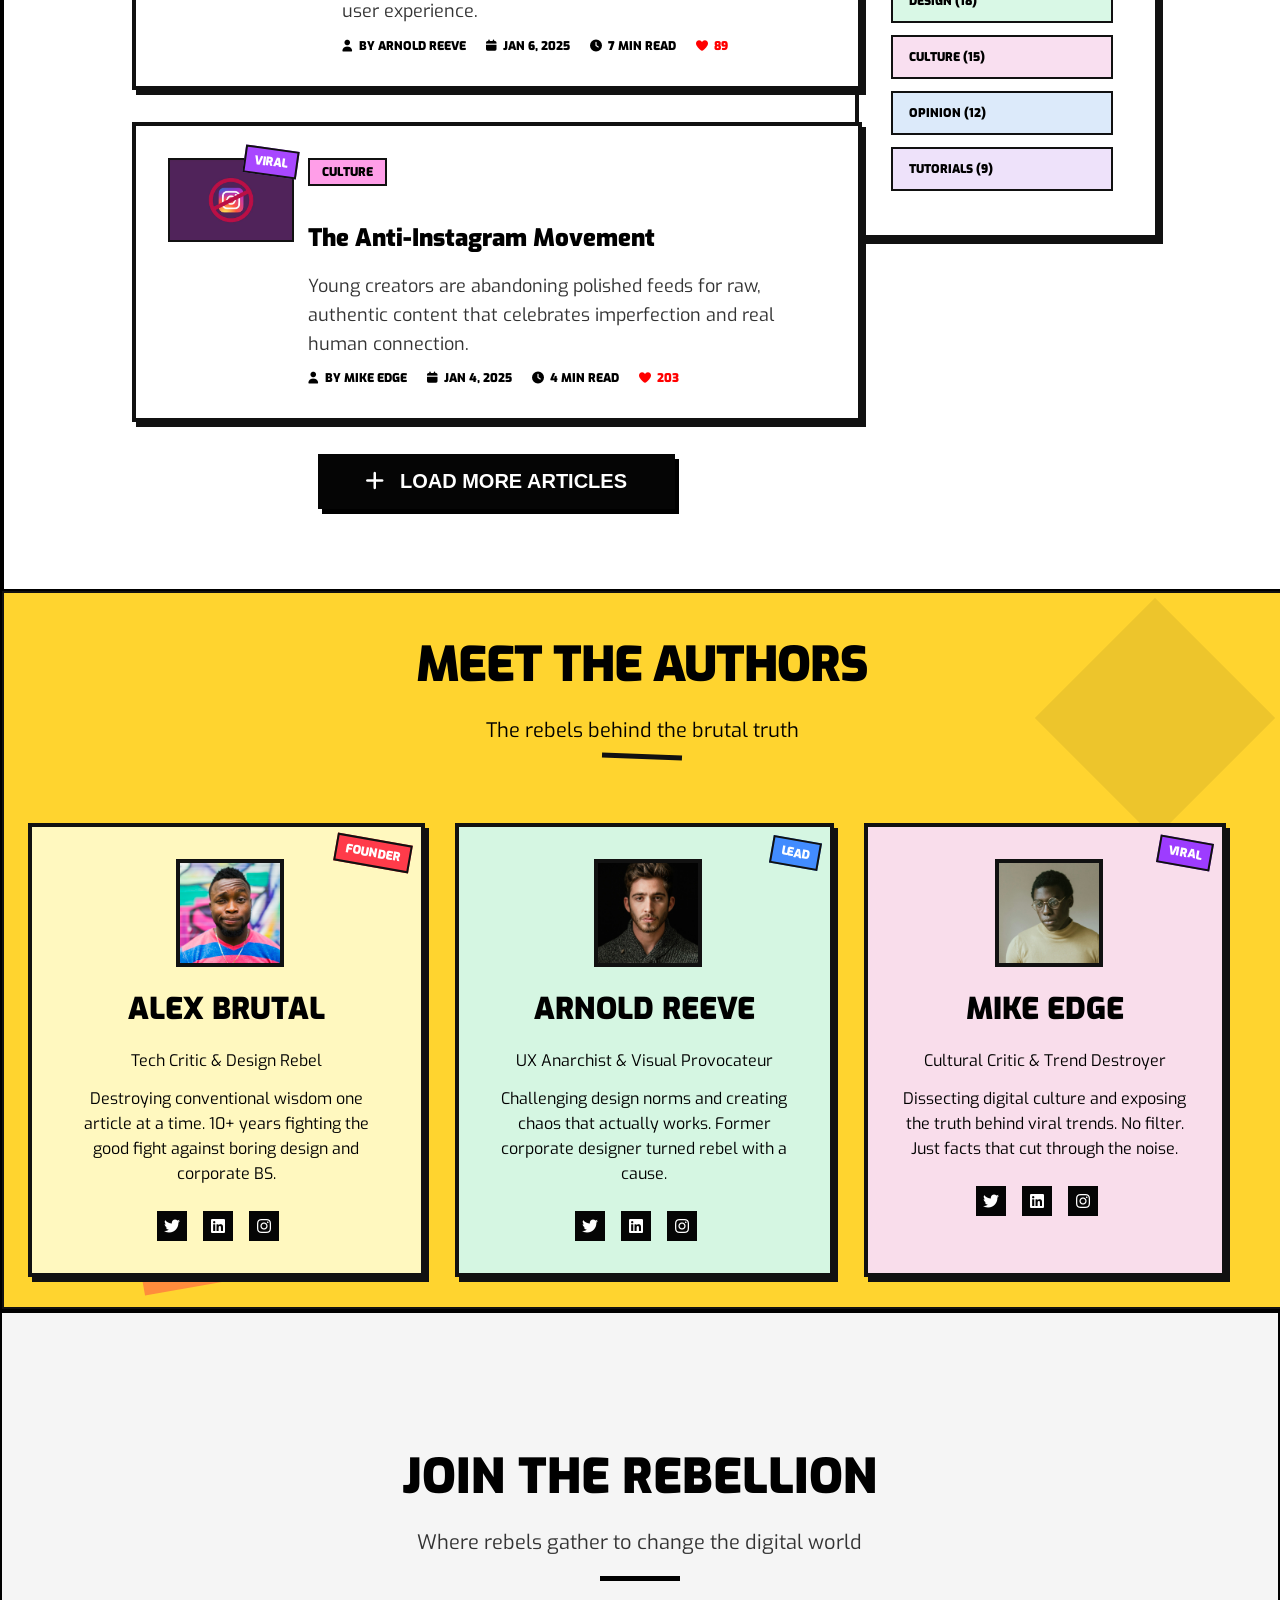
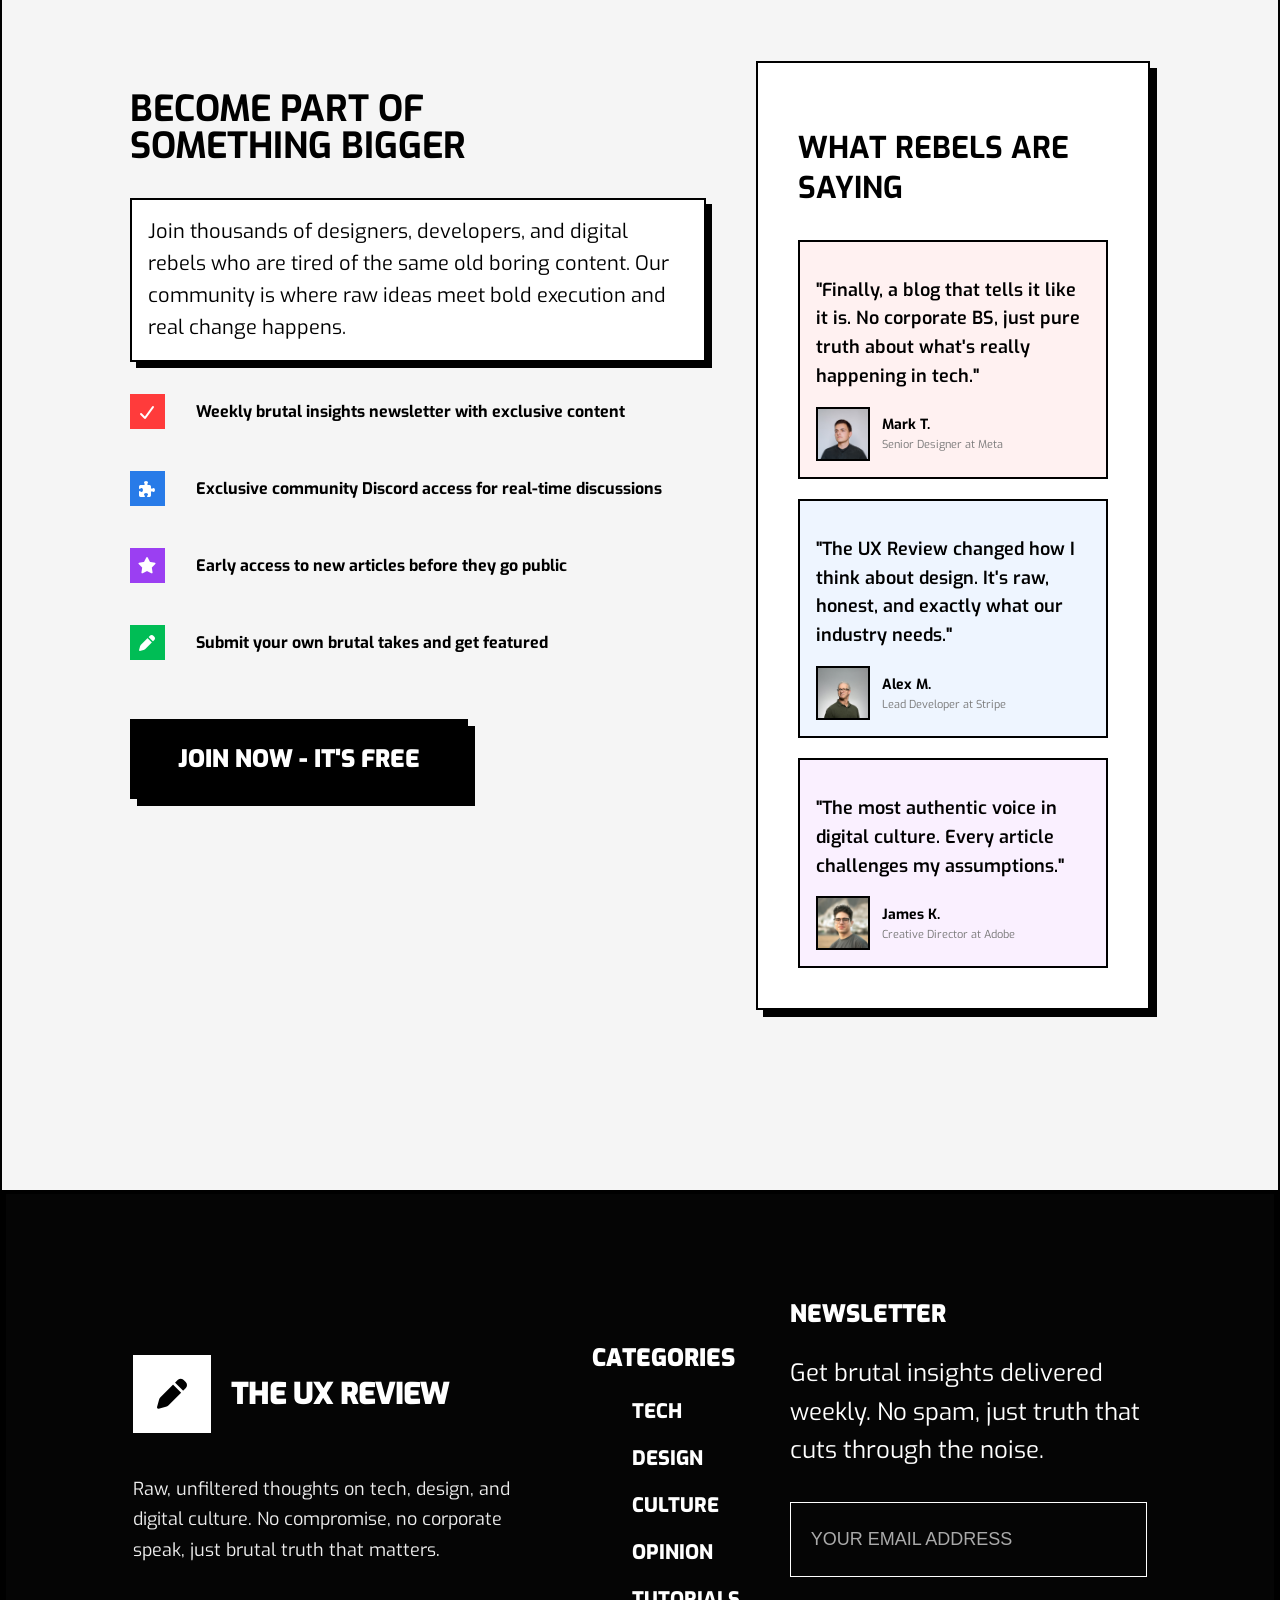
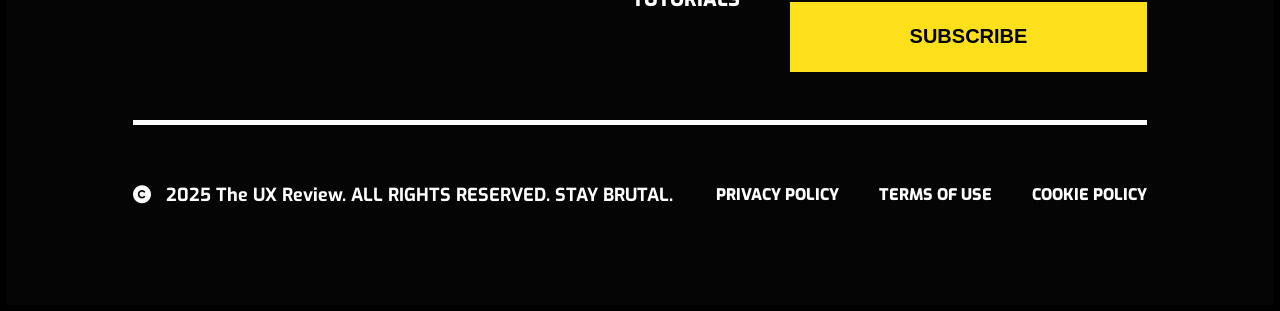
==== commit f7064aaf: "final Update" ====
--- a/index.html
+++ b/index.html
@@ -64,7 +64,7 @@
                 </div>
                     <article class="article-card">
                     <div class="article-image">
-                        <img src="./Images/" alt="Website Design">
+                        <img src="./Images/guide-to-typography.png" alt="Website Design">
                         <span class="article-label new">
                             NEW
                         </span>
@@ -114,7 +114,7 @@
                 </article>
                 <article class="article-card">
                     <div class="article-image">
-                        <img src="./Images/anti-instagram.png" alt="Instagram">
+                        <img src="./Images/anti-instagram.jpg" alt="Instagram">
                         <span class="article-label viral">
                             VIRAL
                         </span>
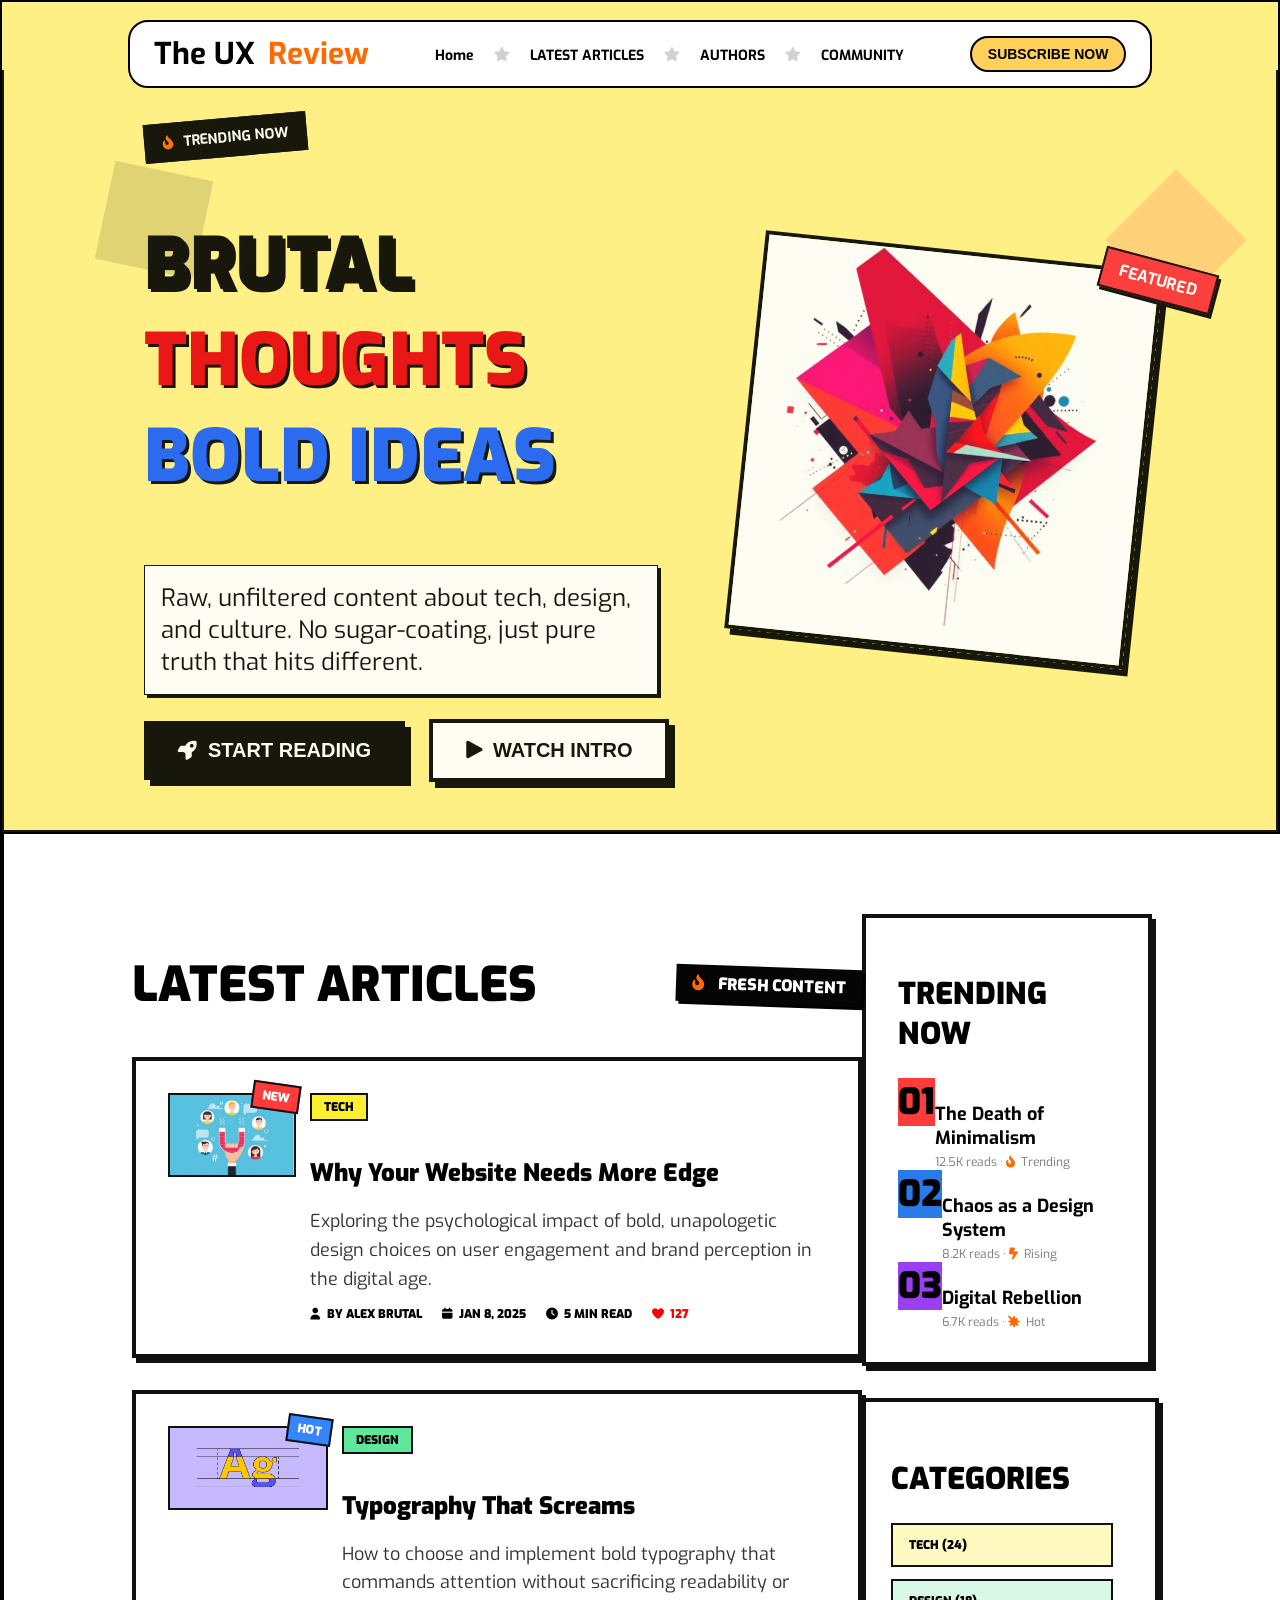
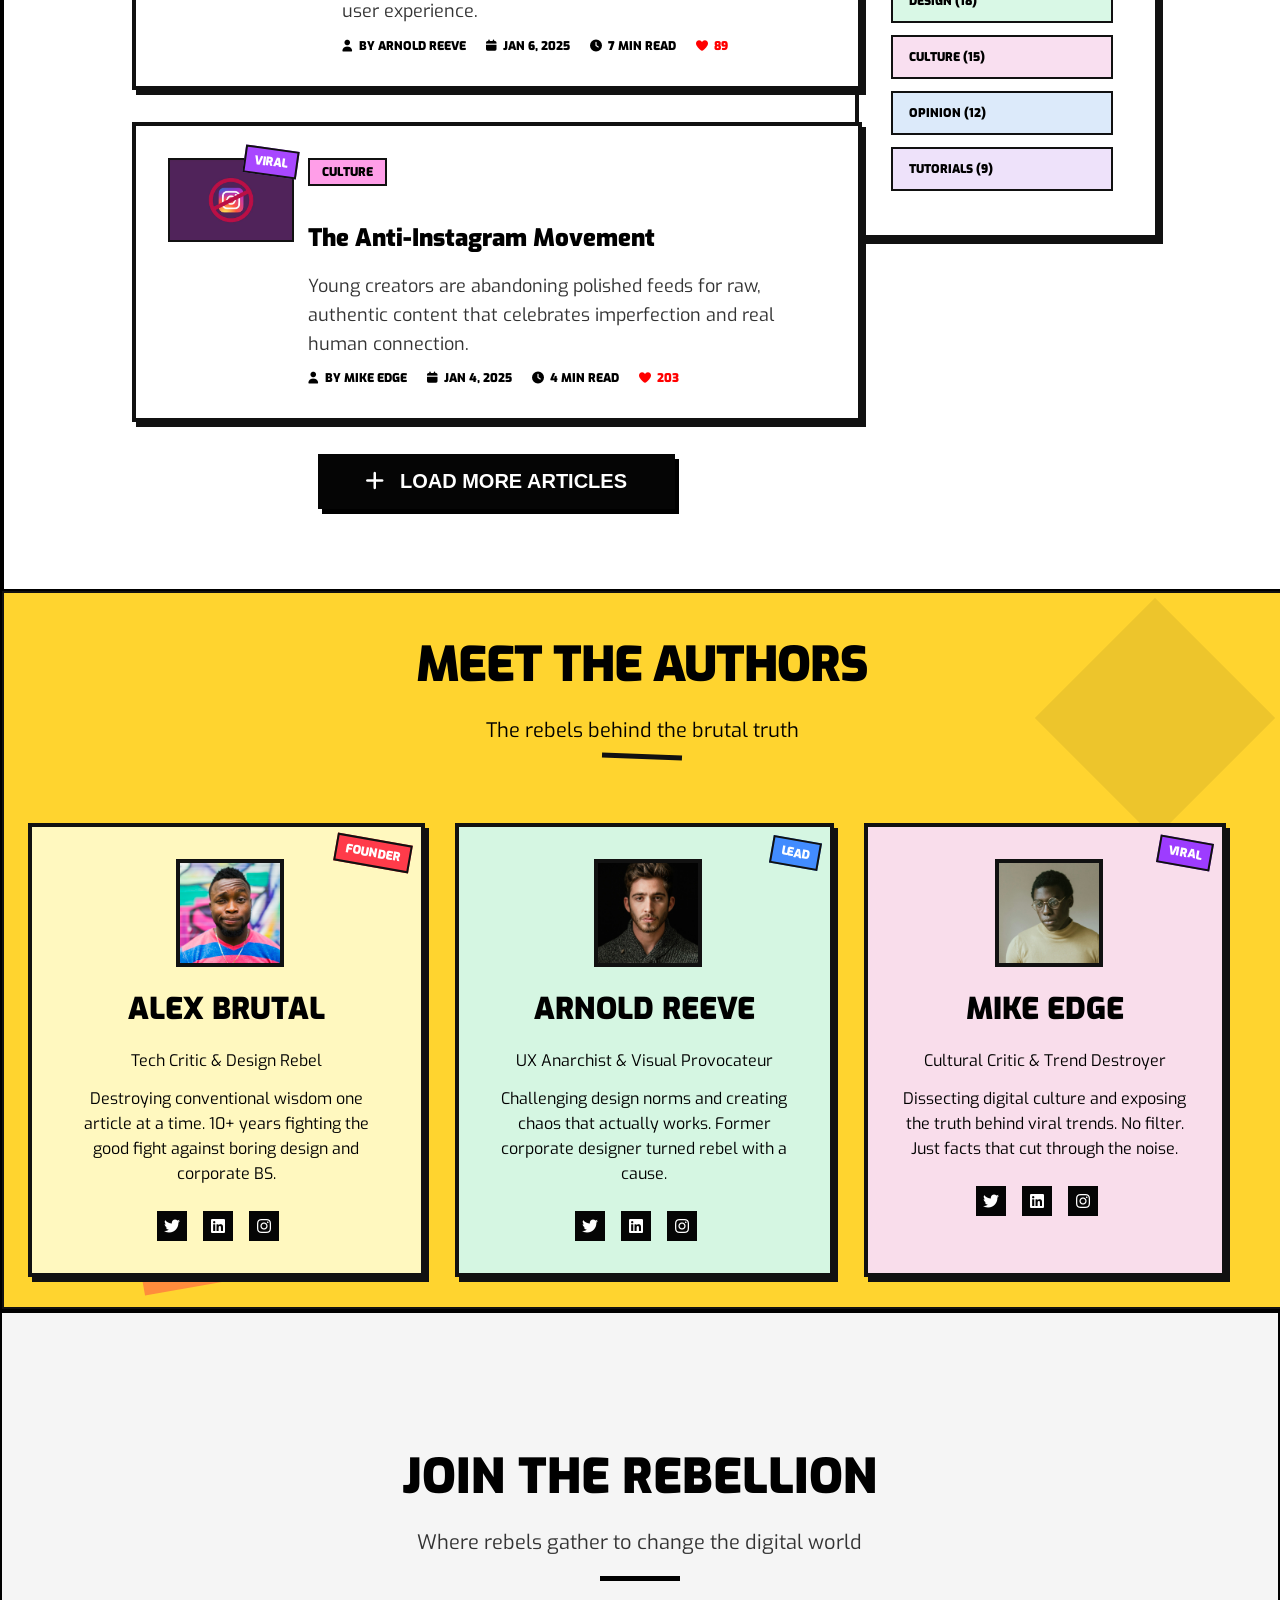
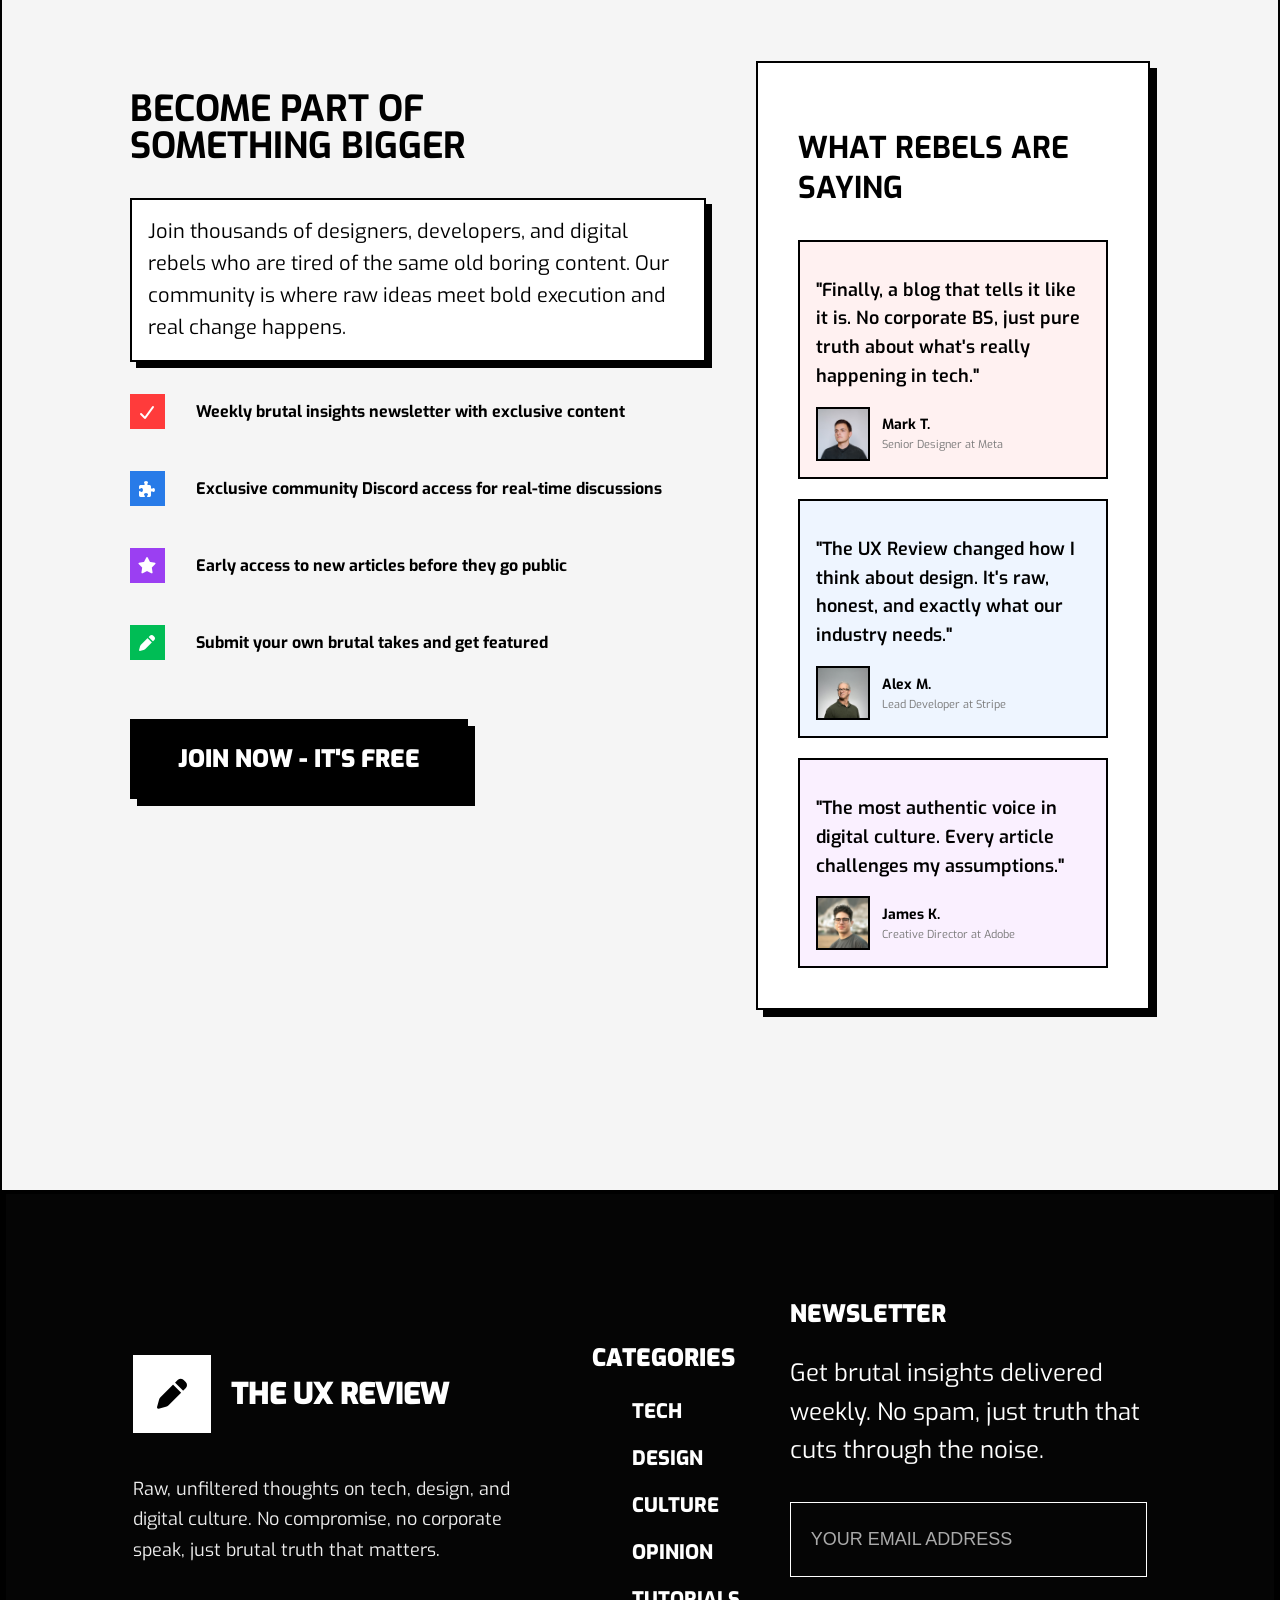
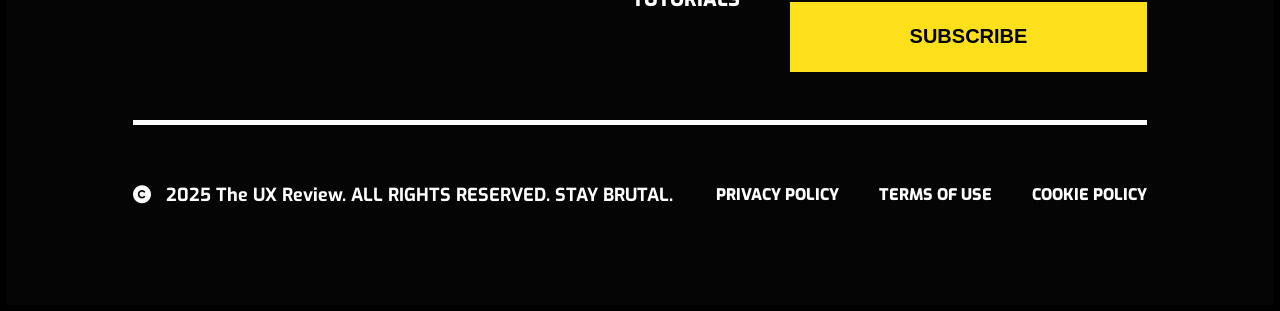
==== commit 8bfab952: "Update img" ====
--- a/index.html
+++ b/index.html
@@ -64,7 +64,7 @@
                 </div>
                     <article class="article-card">
                     <div class="article-image">
-                        <img src="./Images/guide-to-typography.png" alt="Website Design">
+                        <img src="./Images/user-engagement-2.png" alt="Website Design">
                         <span class="article-label new">
                             NEW
                         </span>
